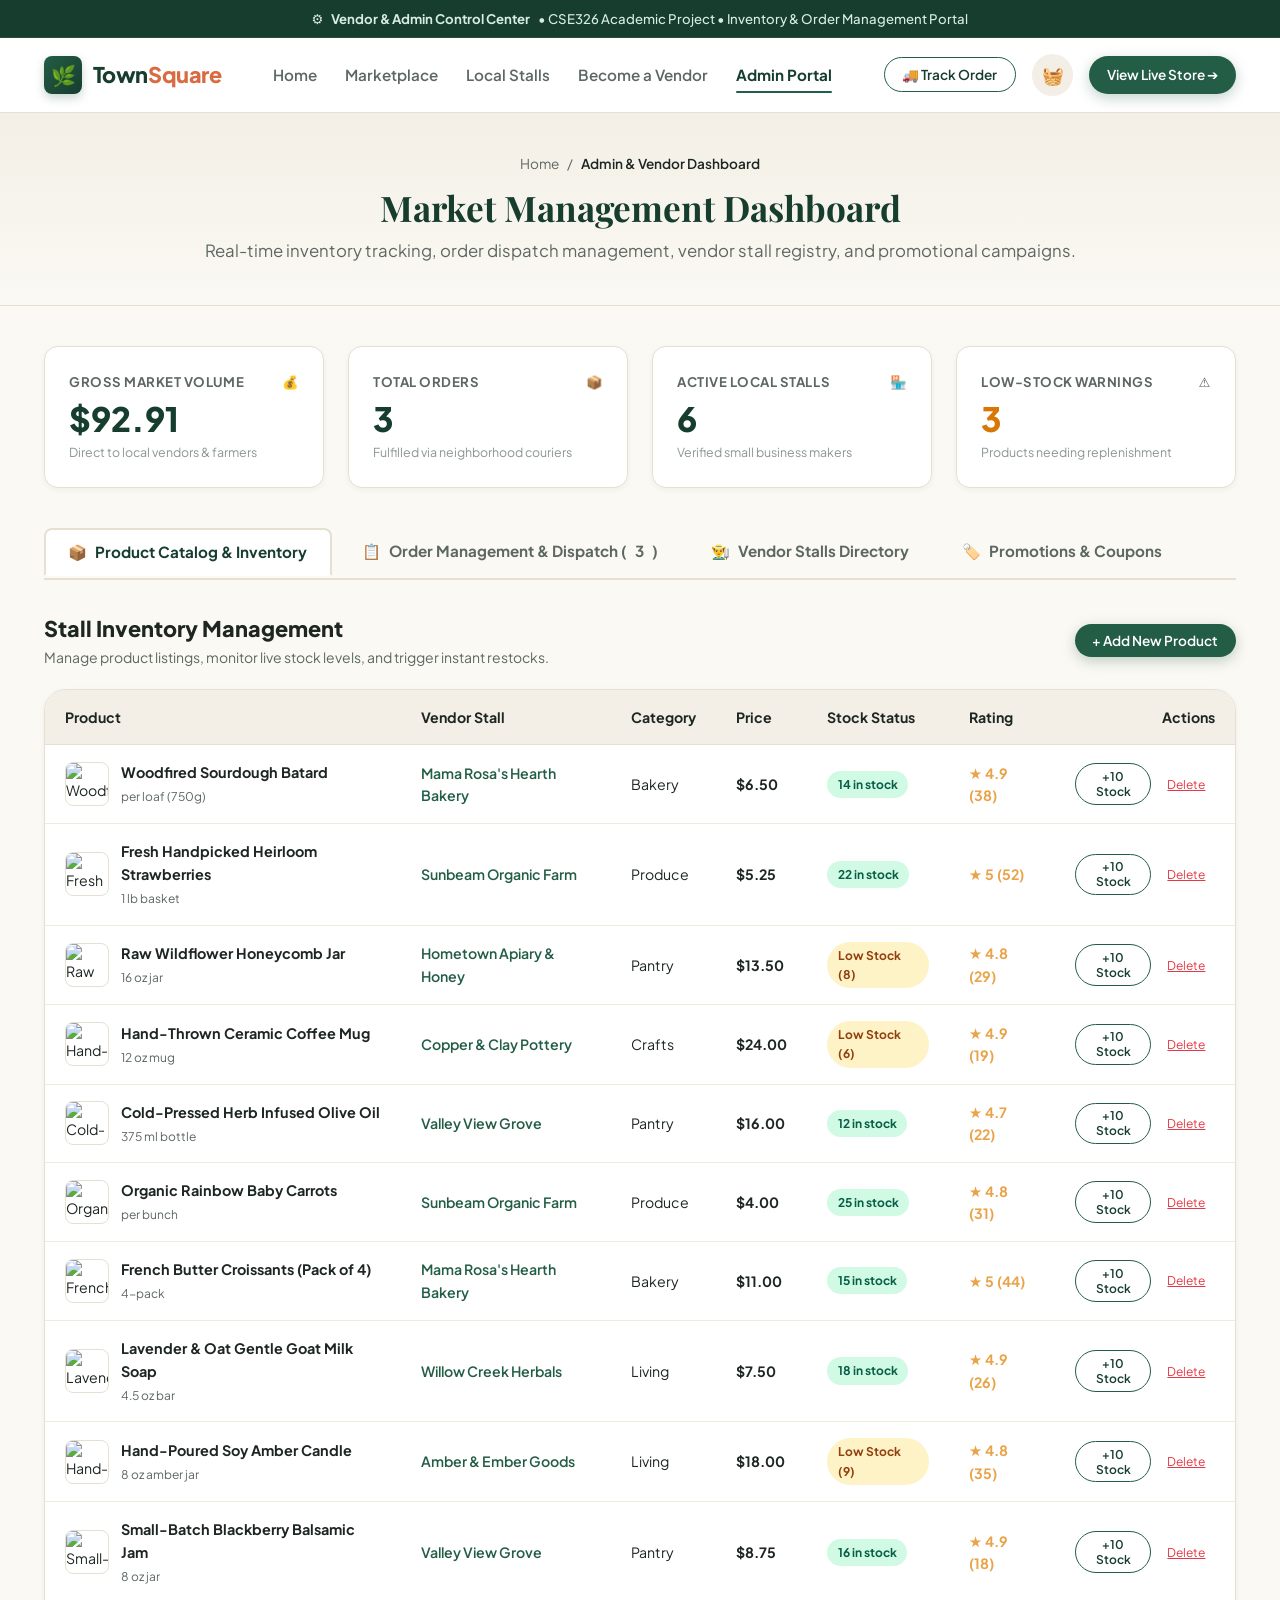
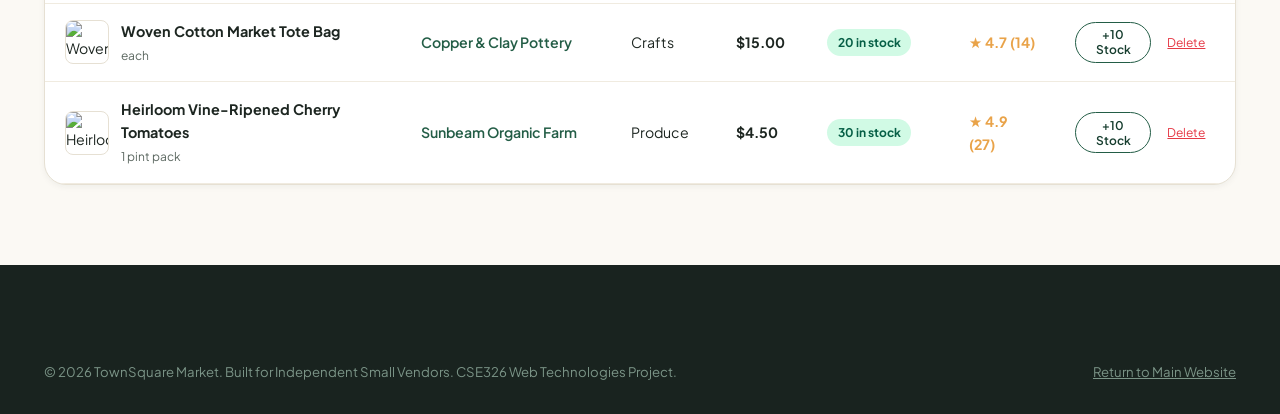
==== dashboard.html @ b6e3d91b "Initial commit: TownSquare Local Market web application for CSE326 CA1 assessment" ====
<!DOCTYPE html>
<html lang="en">
<head>
  <meta charset="UTF-8">
  <meta name="viewport" content="width=device-width, initial-scale=1.0">
  <title>Admin & Vendor Management Dashboard | TownSquare Market</title>
  <meta name="description" content="Centralized management portal for local market vendors and administrators: catalog management, inventory tracking, order dispatch, and stall approvals.">
  <link rel="stylesheet" href="css/style.css">
  <link rel="stylesheet" href="css/responsive.css">
  <link rel="icon" href="data:image/svg+xml,<svg xmlns=%22http://www.w3.org/2000/svg%22 viewBox=%220 0 100 100%22><text y=%22.9em%22 font-size=%2290%22>📊</text></svg>">
  <style>
    .dashboard-tabs {
      display: flex;
      gap: 0.5rem;
      border-bottom: 2px solid var(--border);
      margin-bottom: 2rem;
      overflow-x: auto;
      padding-bottom: 0.25rem;
    }
    .dashboard-tab-btn {
      padding: 0.75rem 1.4rem;
      font-weight: 700;
      font-size: 0.95rem;
      color: var(--text-muted);
      border-radius: var(--radius-sm) var(--radius-sm) 0 0;
      cursor: pointer;
      display: flex;
      align-items: center;
      gap: 0.5rem;
      transition: var(--transition-fast);
      white-space: nowrap;
    }
    .dashboard-tab-btn:hover {
      color: var(--primary);
      background-color: var(--primary-subtle);
    }
    .dashboard-tab-btn.active {
      color: var(--primary-dark);
      background-color: #ffffff;
      border: 2px solid var(--border);
      border-bottom-color: #ffffff;
      margin-bottom: -2px;
    }
    .kpi-grid {
      display: grid;
      grid-template-columns: repeat(auto-fit, minmax(220px, 1fr));
      gap: 1.5rem;
      margin-bottom: 2.5rem;
    }
    .kpi-card {
      background: #ffffff;
      border: 1px solid var(--border);
      border-radius: var(--radius-md);
      padding: 1.5rem;
      box-shadow: var(--shadow-sm);
      display: flex;
      flex-direction: column;
      transition: var(--transition-fast);
    }
    .kpi-card:hover {
      transform: translateY(-3px);
      box-shadow: var(--shadow-md);
      border-color: var(--primary-light);
    }
    .kpi-title {
      font-size: 0.825rem;
      font-weight: 700;
      color: var(--text-muted);
      text-transform: uppercase;
      letter-spacing: 0.04em;
      margin-bottom: 0.5rem;
      display: flex;
      align-items: center;
      justify-content: space-between;
    }
    .kpi-value {
      font-size: 2.1rem;
      font-weight: 800;
      color: var(--primary-dark);
      line-height: 1.1;
      margin-bottom: 0.35rem;
    }
    .kpi-subtext {
      font-size: 0.775rem;
      color: var(--text-light);
    }
    .data-table-wrap {
      background: #ffffff;
      border: 1px solid var(--border);
      border-radius: var(--radius-lg);
      overflow-x: auto;
      box-shadow: var(--shadow-sm);
    }
    .data-table {
      width: 100%;
      border-collapse: collapse;
      text-align: left;
      font-size: 0.885rem;
    }
    .data-table th {
      background: var(--bg-subtle);
      padding: 1rem 1.25rem;
      font-weight: 700;
      color: var(--text-main);
      border-bottom: 1px solid var(--border);
      white-space: nowrap;
    }
    .data-table td {
      padding: 1rem 1.25rem;
      border-bottom: 1px solid var(--border-light);
      vertical-align: middle;
    }
    .data-table tr:hover td {
      background: #faf9f6;
    }
    .status-badge {
      display: inline-flex;
      align-items: center;
      padding: 0.25rem 0.65rem;
      border-radius: var(--radius-full);
      font-size: 0.75rem;
      font-weight: 700;
    }
    .status-badge.confirmed { background: #e0f2fe; color: #0369a1; }
    .status-badge.preparing { background: #fef3c7; color: #92400e; }
    .status-badge.out-delivery { background: #fef08a; color: #854d0e; }
    .status-badge.delivered { background: #dcfce7; color: #15803d; }
    .status-badge.low-stock { background: #fee2e2; color: #991b1b; }
    .status-badge.ok-stock { background: #d1fae5; color: #065f46; }
  </style>
</head>
<body>

  <!-- Top Announcement Bar -->
  <div class="announcement-bar">
    <div class="container">
      <span>⚙️ <strong>Vendor & Admin Control Center</strong> • CSE326 Academic Project • Inventory & Order Management Portal</span>
    </div>
  </div>

  <!-- Header -->
  <header class="site-header">
    <div class="container">
      <div class="header-inner">
        <a href="index.html" class="logo">
          <div class="logo-icon">🌿</div>
          <div>Town<span class="highlight">Square</span></div>
        </a>

        <nav class="nav-menu">
          <a href="index.html" class="nav-link">Home</a>
          <a href="shop.html" class="nav-link">Marketplace</a>
          <a href="vendors.html" class="nav-link">Local Stalls</a>
          <a href="join-vendor.html" class="nav-link">Become a Vendor</a>
          <a href="dashboard.html" class="nav-link active">Admin Portal</a>
        </nav>

        <div class="header-actions">
          <button id="openTrackOrderBtn" class="btn btn-outline btn-sm">
            🚚 Track Order
          </button>

          <button id="openCartBtn" class="action-btn" aria-label="Open shopping basket">
            🧺
            <span class="action-badge header-cart-badge" style="display:none;">0</span>
          </button>

          <a href="shop.html" class="btn btn-primary btn-sm vendor-cta-btn">
            View Live Store ➔
          </a>

          <button class="mobile-nav-toggle" aria-label="Toggle navigation menu">
            ☰
          </button>
        </div>
      </div>
    </div>
  </header>

  <!-- Page Header -->
  <section class="page-header" style="padding: 2.5rem 0;">
    <div class="container">
      <div class="breadcrumb">
        <a href="index.html">Home</a>
        <span>/</span>
        <span style="color:var(--text-main); font-weight:600;">Admin & Vendor Dashboard</span>
      </div>
      <h1 class="section-title" style="margin-bottom: 0.5rem; font-size:2.2rem;">Market Management Dashboard</h1>
      <p class="section-desc">Real-time inventory tracking, order dispatch management, vendor stall registry, and promotional campaigns.</p>
    </div>
  </section>

  <!-- Main Dashboard Content -->
  <main class="container" style="padding-top: 2.5rem; padding-bottom: 5rem;">
    <!-- Top KPI Summary Cards -->
    <div class="kpi-grid">
      <div class="kpi-card">
        <div class="kpi-title">
          <span>Gross Market Volume</span>
          <span>💰</span>
        </div>
        <div class="kpi-value" id="kpiGrossRevenue">$0.00</div>
        <div class="kpi-subtext">Direct to local vendors & farmers</div>
      </div>

      <div class="kpi-card">
        <div class="kpi-title">
          <span>Total Orders</span>
          <span>📦</span>
        </div>
        <div class="kpi-value" id="kpiTotalOrders">0</div>
        <div class="kpi-subtext">Fulfilled via neighborhood couriers</div>
      </div>

      <div class="kpi-card">
        <div class="kpi-title">
          <span>Active Local Stalls</span>
          <span>🏪</span>
        </div>
        <div class="kpi-value" id="kpiActiveVendors">0</div>
        <div class="kpi-subtext">Verified small business makers</div>
      </div>

      <div class="kpi-card">
        <div class="kpi-title">
          <span>Low-Stock Warnings</span>
          <span>⚠️</span>
        </div>
        <div class="kpi-value" id="kpiLowStock" style="color: #d97706;">0</div>
        <div class="kpi-subtext">Products needing replenishment</div>
      </div>
    </div>

    <!-- Dashboard Tabs Navigation -->
    <div class="dashboard-tabs">
      <button class="dashboard-tab-btn active" data-tab="tabInventory">
        <span>📦</span> Product Catalog & Inventory
      </button>
      <button class="dashboard-tab-btn" data-tab="tabOrders">
        <span>📋</span> Order Management & Dispatch (<span id="tabOrderCount">0</span>)
      </button>
      <button class="dashboard-tab-btn" data-tab="tabVendors">
        <span>👨‍🌾</span> Vendor Stalls Directory
      </button>
      <button class="dashboard-tab-btn" data-tab="tabPromos">
        <span>🏷️</span> Promotions & Coupons
      </button>
    </div>

    <!-- TAB 1: Product Catalog & Inventory -->
    <div id="tabInventory" class="dashboard-tab-content">
      <div style="display:flex; justify-content:space-between; align-items:center; margin-bottom:1.25rem; flex-wrap:wrap; gap:1rem;">
        <div>
          <h2 style="font-size:1.35rem; font-weight:800; color:var(--text-main);">Stall Inventory Management</h2>
          <p style="font-size:0.875rem; color:var(--text-muted);">Manage product listings, monitor live stock levels, and trigger instant restocks.</p>
        </div>
        <button id="openAddProductModalBtn" class="btn btn-primary btn-sm">
          + Add New Product
        </button>
      </div>

      <div class="data-table-wrap">
        <table class="data-table">
          <thead>
            <tr>
              <th>Product</th>
              <th>Vendor Stall</th>
              <th>Category</th>
              <th>Price</th>
              <th>Stock Status</th>
              <th>Rating</th>
              <th style="text-align:right;">Actions</th>
            </tr>
          </thead>
          <tbody id="inventoryTableBody">
            <!-- Rendered by dashboard.js -->
          </tbody>
        </table>
      </div>
    </div>

    <!-- TAB 2: Order Management & Dispatch -->
    <div id="tabOrders" class="dashboard-tab-content" style="display: none;">
      <div style="display:flex; justify-content:space-between; align-items:center; margin-bottom:1.25rem; flex-wrap:wrap; gap:1rem;">
        <div>
          <h2 style="font-size:1.35rem; font-weight:800; color:var(--text-main);">Live Customer Orders</h2>
          <p style="font-size:0.875rem; color:var(--text-muted);">Track customer deliveries, update order fulfillment stages, and monitor payments.</p>
        </div>
      </div>

      <div class="data-table-wrap">
        <table class="data-table">
          <thead>
            <tr>
              <th>Order ID</th>
              <th>Customer</th>
              <th>Items & Qty</th>
              <th>Total Paid</th>
              <th>Payment Method</th>
              <th>Fulfillment Status</th>
              <th>Courier</th>
              <th style="text-align:right;">Update Status</th>
            </tr>
          </thead>
          <tbody id="ordersTableBody">
            <!-- Rendered by dashboard.js -->
          </tbody>
        </table>
      </div>
    </div>

    <!-- TAB 3: Vendors Directory -->
    <div id="tabVendors" class="dashboard-tab-content" style="display: none;">
      <div style="margin-bottom:1.25rem;">
        <h2 style="font-size:1.35rem; font-weight:800; color:var(--text-main);">Registered Local Stalls</h2>
        <p style="font-size:0.875rem; color:var(--text-muted);">All verified producers, bakers, and artisans currently active on TownSquare.</p>
      </div>

      <div class="data-table-wrap">
        <table class="data-table">
          <thead>
            <tr>
              <th>Stall Name</th>
              <th>Category</th>
              <th>Location</th>
              <th>Orders Fulfilled</th>
              <th>Community Rating</th>
              <th>Status</th>
            </tr>
          </thead>
          <tbody id="vendorsTableBody">
            <!-- Rendered by dashboard.js -->
          </tbody>
        </table>
      </div>
    </div>

    <!-- TAB 4: Promotions & Coupons -->
    <div id="tabPromos" class="dashboard-tab-content" style="display: none;">
      <div style="margin-bottom:1.5rem;">
        <h2 style="font-size:1.35rem; font-weight:800; color:var(--text-main);">Active Promotional Discounts</h2>
        <p style="font-size:0.875rem; color:var(--text-muted);">Current promotional discount codes automatically verified at checkout.</p>
      </div>

      <div style="display:grid; grid-template-columns:repeat(auto-fit, minmax(280px, 1fr)); gap:1.5rem;">
        <div style="background:#fff; border:1px solid var(--border); border-radius:var(--radius-md); padding:1.5rem;">
          <span class="badge badge-best" style="margin-bottom:0.75rem;">10% Off</span>
          <h3 style="font-size:1.25rem; font-weight:800; color:var(--primary-dark); margin-bottom:0.25rem;">LOCALLOVE10</h3>
          <p style="font-size:0.875rem; color:var(--text-muted); margin-bottom:1rem;">Gives 10% discount on entire neighborhood cart subtotal.</p>
          <span style="font-size:0.75rem; color:var(--primary); font-weight:700;">Status: Active & Valid</span>
        </div>

        <div style="background:#fff; border:1px solid var(--border); border-radius:var(--radius-md); padding:1.5rem;">
          <span class="badge badge-organic" style="margin-bottom:0.75rem;">Free Delivery</span>
          <h3 style="font-size:1.25rem; font-weight:800; color:var(--primary-dark); margin-bottom:0.25rem;">FREESHIP</h3>
          <p style="font-size:0.875rem; color:var(--text-muted); margin-bottom:1rem;">Waives $3.99 neighborhood courier fee on any size order.</p>
          <span style="font-size:0.75rem; color:var(--primary); font-weight:700;">Status: Active & Valid</span>
        </div>

        <div style="background:#fff; border:1px solid var(--border); border-radius:var(--radius-md); padding:1.5rem;">
          <span class="badge badge-artisan" style="margin-bottom:0.75rem;">$5 Welcome Gift</span>
          <h3 style="font-size:1.25rem; font-weight:800; color:var(--primary-dark); margin-bottom:0.25rem;">WELCOME20</h3>
          <p style="font-size:0.875rem; color:var(--text-muted); margin-bottom:1rem;">Deducts flat $5.00 off for first-time neighborhood customers.</p>
          <span style="font-size:0.75rem; color:var(--primary); font-weight:700;">Status: Active & Valid</span>
        </div>
      </div>
    </div>
  </main>

  <!-- Add Product Modal -->
  <div class="modal-overlay" id="addProductModal">
    <div class="modal-content" style="max-width: 600px;">
      <button class="modal-close-btn" id="closeAddProductModalBtn">✕</button>
      <div style="padding: 2.25rem;">
        <h2 style="font-size: 1.5rem; font-weight: 800; color: var(--primary-dark); margin-bottom: 0.25rem;">
          Add New Product to Stall Catalog
        </h2>
        <p style="font-size: 0.875rem; color: var(--text-muted); margin-bottom: 1.5rem;">
          The item will immediately be listed in the live marketplace with inventory tracking.
        </p>

        <form id="addProductForm">
          <div class="form-group">
            <label class="form-label">Product Title <span class="req">*</span></label>
            <input type="text" id="newProdTitle" class="form-input" placeholder="e.g. Organic Honeycrisp Apples" required>
          </div>

          <div class="form-grid-2">
            <div class="form-group">
              <label class="form-label">Vendor Stall <span class="req">*</span></label>
              <select id="newProdVendor" class="form-select" required>
                <!-- Populated dynamically -->
              </select>
            </div>

            <div class="form-group">
              <label class="form-label">Category <span class="req">*</span></label>
              <select id="newProdCategory" class="form-select" required>
                <option value="produce">Organic Produce</option>
                <option value="bakery">Artisan Bakery</option>
                <option value="pantry">Pantry & Preserves</option>
                <option value="crafts">Handmade Crafts</option>
                <option value="living">Home & Wellness</option>
              </select>
            </div>
          </div>

          <div class="form-grid-2">
            <div class="form-group">
              <label class="form-label">Unit Price ($) <span class="req">*</span></label>
              <input type="number" id="newProdPrice" class="form-input" step="0.25" min="1" placeholder="6.50" required>
            </div>

            <div class="form-group">
              <label class="form-label">Initial Inventory Stock <span class="req">*</span></label>
              <input type="number" id="newProdStock" class="form-input" min="1" placeholder="20" required>
            </div>
          </div>

          <div class="form-grid-2">
            <div class="form-group">
              <label class="form-label">Unit Packaging</label>
              <input type="text" id="newProdUnit" class="form-input" placeholder="e.g. 1 lb basket / per jar" required>
            </div>

            <div class="form-group">
              <label class="form-label">Badge</label>
              <select id="newProdBadge" class="form-select">
                <option value="organic">100% Organic</option>
                <option value="artisan">Artisan Made</option>
                <option value="best">Best Seller</option>
                <option value="vegan">Vegan / Eco</option>
              </select>
            </div>
          </div>

          <div class="form-group">
            <label class="form-label">Image URL</label>
            <input type="url" id="newProdImage" class="form-input" placeholder="https://images.unsplash.com/..." value="https://images.unsplash.com/photo-1542838132-92c53300491e?auto=format&fit=crop&w=700&q=80">
          </div>

          <div class="form-group">
            <label class="form-label">Short Description</label>
            <textarea id="newProdDesc" class="form-textarea" placeholder="Describe the taste, ingredients, or craftsmanship..." style="min-height: 80px;" required></textarea>
          </div>

          <button type="submit" class="btn btn-primary btn-lg" style="width: 100%; margin-top: 1rem;">
            Save & Publish to Marketplace ➔
          </button>
        </form>
      </div>
    </div>
  </div>

  <!-- Slide-Out Shopping Basket Drawer -->
  <div class="cart-drawer-overlay" id="cartDrawerOverlay">
    <div class="cart-drawer">
      <div class="cart-header">
        <h3 class="cart-title"><span>🧺</span> Your Market Basket</h3>
        <button class="cart-close-btn" id="closeCartBtn">✕</button>
      </div>
      <div class="cart-items-container" id="cartItemsContainer"></div>
      <div class="cart-footer">
        <div class="cart-subtotal-row"><span>Items Subtotal:</span><strong id="cartSubtotal">$0.00</strong></div>
        <div class="cart-subtotal-row" id="cartDiscountRow" style="display:none; color:var(--accent);"><span>Discount:</span><strong id="cartDiscount">-$0.00</strong></div>
        <div class="cart-subtotal-row"><span>Delivery:</span><span id="cartDelivery">$0.00</span></div>
        <div class="cart-total-row"><span>Estimated Total:</span><span id="cartTotal">$0.00</span></div>
        <button id="cartCheckoutBtn" class="btn btn-primary btn-checkout">Proceed to Checkout ➔</button>
      </div>
    </div>
  </div>

  <!-- Digital Payment & Checkout Modal -->
  <div class="modal-overlay" id="checkoutModal">
    <div class="modal-content" style="max-width: 540px;">
      <button class="modal-close-btn" id="checkoutModalCloseBtn">✕</button>
      <div style="padding: 2.25rem;">
        <h2 style="font-size: 1.45rem; font-weight: 800; color: var(--primary-dark); margin-bottom: 0.25rem;">
          Complete Neighborhood Order
        </h2>
        <p style="font-size: 0.85rem; color: var(--text-muted); margin-bottom: 1.25rem;">
          Secure local checkout. Supporting independent family vendors.
        </p>

        <form id="checkoutForm">
          <div class="form-group">
            <label class="form-label">Your Full Name <span class="req">*</span></label>
            <input type="text" id="checkoutName" class="form-input" placeholder="e.g. Adarsh Singh" required>
          </div>
          <div class="form-group">
            <label class="form-label">Phone Number for Courier <span class="req">*</span></label>
            <input type="tel" id="checkoutPhone" class="form-input" placeholder="+91 98765 43210" required>
          </div>
          <div class="form-group">
            <label class="form-label">Local Delivery Address <span class="req">*</span></label>
            <textarea id="checkoutAddress" class="form-textarea" placeholder="Flat No., Building, Street Name, Landmark" style="min-height:75px;" required></textarea>
          </div>

          <div class="form-group">
            <label class="form-label">Select Digital Payment Method <span class="req">*</span></label>
            <div style="display:flex; flex-direction:column; gap:0.5rem; margin-top:0.35rem;">
              <label class="filter-checkbox-label" style="background:var(--bg-subtle); padding:0.6rem 0.85rem; border-radius:var(--radius-sm);">
                <input type="radio" name="paymentMethod" value="UPI / QR Code" checked>
                <span>📱 <strong>Instant UPI / QR Code</strong> (Google Pay, PhonePe, Paytm)</span>
              </label>
              <label class="filter-checkbox-label" style="background:var(--bg-subtle); padding:0.6rem 0.85rem; border-radius:var(--radius-sm);">
                <input type="radio" name="paymentMethod" value="Credit/Debit Card">
                <span>💳 <strong>Credit or Debit Card</strong> (Visa, Mastercard, RuPay)</span>
              </label>
              <label class="filter-checkbox-label" style="background:var(--bg-subtle); padding:0.6rem 0.85rem; border-radius:var(--radius-sm);">
                <input type="radio" name="paymentMethod" value="Cash on Delivery">
                <span>💵 <strong>Cash on Delivery (COD)</strong> upon bike courier arrival</span>
              </label>
            </div>
          </div>

          <div style="background:var(--bg-body); border:1px dashed var(--border); border-radius:var(--radius-md); padding:1rem; margin:1.25rem 0; font-size:0.875rem;">
            <div style="display:flex; justify-content:space-between; margin-bottom:0.3rem;"><span>Subtotal:</span><strong id="checkoutSummarySubtotal">$0.00</strong></div>
            <div style="display:flex; justify-content:space-between; margin-bottom:0.3rem; color:var(--accent);"><span>Discount:</span><strong id="checkoutSummaryDiscount">-$0.00</strong></div>
            <div style="display:flex; justify-content:space-between; margin-bottom:0.3rem;"><span>Delivery:</span><strong id="checkoutSummaryDelivery">$0.00</strong></div>
            <div style="display:flex; justify-content:space-between; font-size:1.1rem; font-weight:800; color:var(--primary-dark); padding-top:0.4rem; border-top:1px solid var(--border);">
              <span>Final Total:</span><span id="checkoutSummaryTotal">$0.00</span>
            </div>
          </div>

          <button type="submit" class="btn btn-primary btn-lg" style="width: 100%;">
            Place Order & Dispatch Courier ➔
          </button>
        </form>
      </div>
    </div>
  </div>

  <!-- Order Tracking Modal -->
  <div class="modal-overlay" id="orderTrackingModal">
    <div class="modal-content" style="max-width: 580px;">
      <button class="modal-close-btn" id="trackModalCloseBtn">✕</button>
      <div style="padding: 2.25rem;">
        <span class="badge badge-organic" style="margin-bottom:0.5rem;">Live Courier Tracking</span>
        <h2 style="font-size: 1.5rem; font-weight: 800; color: var(--primary-dark); margin-bottom: 0.25rem;">
          Order Status: <span id="trackOrderId">TS-1081</span>
        </h2>
        <p style="font-size: 0.85rem; color: var(--text-muted); margin-bottom: 1.5rem;">
          Placed on <span id="trackOrderDate">Nov 4, 2026</span> • Estimated Arrival: <strong id="trackEta" style="color:var(--primary);">Within 25 mins</strong>
        </p>

        <!-- Visual Progress Bar -->
        <div style="display:flex; justify-content:space-between; position:relative; margin-bottom:2rem; padding:0 0.5rem;">
          <div style="position:absolute; top:14px; left:20px; right:20px; height:4px; background:var(--border); z-index:1;"></div>
          <div class="track-step completed" style="display:flex; flex-direction:column; align-items:center; position:relative; z-index:2; gap:0.3rem;">
            <div style="width:30px; height:30px; border-radius:50%; background:var(--primary); color:#fff; display:flex; align-items:center; justify-content:center; font-size:0.8rem; font-weight:700;">✓</div>
            <span style="font-size:0.75rem; font-weight:700; color:var(--primary-dark);">Placed</span>
          </div>
          <div class="track-step completed" style="display:flex; flex-direction:column; align-items:center; position:relative; z-index:2; gap:0.3rem;">
            <div style="width:30px; height:30px; border-radius:50%; background:var(--primary); color:#fff; display:flex; align-items:center; justify-content:center; font-size:0.8rem; font-weight:700;">✓</div>
            <span style="font-size:0.75rem; font-weight:700; color:var(--primary-dark);">Preparing</span>
          </div>
          <div class="track-step completed" style="display:flex; flex-direction:column; align-items:center; position:relative; z-index:2; gap:0.3rem;">
            <div style="width:30px; height:30px; border-radius:50%; background:var(--accent); color:#fff; display:flex; align-items:center; justify-content:center; font-size:0.8rem; font-weight:700;">🚲</div>
            <span style="font-size:0.75rem; font-weight:700; color:var(--accent);">On the Way</span>
          </div>
          <div class="track-step" style="display:flex; flex-direction:column; align-items:center; position:relative; z-index:2; gap:0.3rem;">
            <div style="width:30px; height:30px; border-radius:50%; background:#e5e7eb; color:#6b7280; display:flex; align-items:center; justify-content:center; font-size:0.8rem; font-weight:700;">4</div>
            <span style="font-size:0.75rem; font-weight:700; color:#6b7280;">Delivered</span>
          </div>
        </div>

        <div style="background:var(--bg-subtle); border-radius:var(--radius-md); padding:1.25rem; font-size:0.875rem; display:flex; flex-direction:column; gap:0.6rem; margin-bottom:1.5rem;">
          <div><strong>Recipient: </strong><span id="trackCustomer">Aarav Sharma</span></div>
          <div><strong>Delivery Address: </strong><span id="trackAddress">Green Valley Apt, West End</span></div>
          <div><strong>Courier Partner: </strong><span id="trackCourier">Vikram (Eco Bike #12)</span></div>
          <div><strong>Total Order Bill: </strong><span id="trackTotal">$16.42</span></div>
        </div>

        <div style="display:flex; gap:0.5rem;">
          <input type="text" id="trackOrderSearchInput" placeholder="Enter other Order ID (e.g. TS-1080)" class="form-input" style="flex-grow:1; font-size:0.85rem;">
          <button id="trackLookupBtn" class="btn btn-primary btn-sm">Lookup 🔍</button>
        </div>
      </div>
    </div>
  </div>

  <!-- Toast Notification Anchor -->
  <div class="toast-container"></div>

  <!-- Site Footer -->
  <footer class="site-footer">
    <div class="container">
      <div class="footer-bottom" style="border:none; padding:1.5rem 0 0;">
        <p>© 2026 TownSquare Market. Built for Independent Small Vendors. CSE326 Web Technologies Project.</p>
        <p><a href="index.html" style="text-decoration:underline;">Return to Main Website</a></p>
      </div>
    </div>
  </footer>

  <!-- Scripts -->
  <script src="js/main.js"></script>
  <script src="js/dashboard.js"></script>
</body>
</html>
---- css/style.css ----
/* ==========================================================================
   TownSquare Local Market - Main Stylesheet
   Theme: Warm Artisan & Fresh Farm Market
   Features: CSS Custom Properties, Transitions, Responsive Grid & Flexbox
   ========================================================================== */

@import url('https://fonts.googleapis.com/css2?family=Plus+Jakarta+Sans:wght@300;400;500;600;700;800&family=Playfair+Display:ital,wght@0,600;0,700;1,500&display=swap');

:root {
  /* Color Palette */
  --primary: #235d46;
  --primary-dark: #163d2e;
  --primary-light: #3d8a6b;
  --primary-subtle: #e8f5ee;
  
  --accent: #d96b43;
  --accent-hover: #be5630;
  --accent-subtle: #fcf1ec;
  
  --secondary: #e9a349;
  --secondary-light: #fef6eb;
  
  --bg-body: #fbf9f4;
  --bg-surface: #ffffff;
  --bg-card: #ffffff;
  --bg-subtle: #f3efe6;
  --bg-dark: #19231f;

  --text-main: #1d2621;
  --text-muted: #5c6861;
  --text-light: #8a968f;
  --text-inverse: #ffffff;

  --border: #e6e0d3;
  --border-light: #f0ebe0;
  --border-dark: #cfc7b6;

  /* Shadows */
  --shadow-sm: 0 2px 6px rgba(25, 35, 31, 0.05);
  --shadow-md: 0 6px 18px rgba(25, 35, 31, 0.08);
  --shadow-lg: 0 14px 32px rgba(25, 35, 31, 0.1);
  --shadow-hover: 0 16px 36px rgba(35, 93, 70, 0.14);

  /* Border Radii */
  --radius-xs: 4px;
  --radius-sm: 8px;
  --radius-md: 14px;
  --radius-lg: 22px;
  --radius-full: 9999px;

  /* Transitions */
  --transition-fast: all 0.2s cubic-bezier(0.4, 0, 0.2, 1);
  --transition-normal: all 0.3s cubic-bezier(0.16, 1, 0.3, 1);
  --transition-smooth: all 0.45s cubic-bezier(0.25, 0.8, 0.25, 1);
  --transition-bounce: all 0.4s cubic-bezier(0.34, 1.56, 0.64, 1);

  /* Typography */
  --font-sans: 'Plus Jakarta Sans', system-ui, -apple-system, sans-serif;
  --font-serif: 'Playfair Display', Georgia, serif;
}

/* ==========================================================================
   Base & Reset
   ========================================================================== */

*, *::before, *::after {
  box-sizing: border-box;
  margin: 0;
  padding: 0;
}

html {
  font-size: 16px;
  scroll-behavior: smooth;
}

body {
  font-family: var(--font-sans);
  background-color: var(--bg-body);
  color: var(--text-main);
  line-height: 1.6;
  -webkit-font-smoothing: antialiased;
  -moz-osx-font-smoothing: grayscale;
  overflow-x: hidden;
  min-height: 100vh;
  display: flex;
  flex-direction: column;
}

img {
  max-width: 100%;
  height: auto;
  display: block;
}

a {
  color: inherit;
  text-decoration: none;
  transition: var(--transition-fast);
}

ul, ol {
  list-style: none;
}

button, input, select, textarea {
  font-family: inherit;
  font-size: inherit;
  color: inherit;
  outline: none;
  border: none;
}

button {
  cursor: pointer;
  background: none;
}

/* Container */
.container {
  width: 100%;
  max-width: 1240px;
  margin: 0 auto;
  padding: 0 1.5rem;
}

.container-sm {
  width: 100%;
  max-width: 860px;
  margin: 0 auto;
  padding: 0 1.5rem;
}

/* ==========================================================================
   Top Announcement Bar
   ========================================================================== */

.announcement-bar {
  background-color: var(--primary-dark);
  color: #d7ede1;
  font-size: 0.825rem;
  padding: 0.5rem 1rem;
  text-align: center;
  font-weight: 500;
  position: relative;
  z-index: 50;
  border-bottom: 1px solid rgba(255, 255, 255, 0.08);
}

.announcement-bar .highlight {
  color: var(--secondary);
  font-weight: 700;
}

.announcement-bar span {
  display: inline-flex;
  align-items: center;
  gap: 0.5rem;
}

/* ==========================================================================
   Header & Navigation
   ========================================================================== */

.site-header {
  position: sticky;
  top: 0;
  z-index: 100;
  background-color: rgba(255, 255, 255, 0.94);
  backdrop-filter: blur(12px);
  -webkit-backdrop-filter: blur(12px);
  border-bottom: 1px solid var(--border);
  transition: var(--transition-normal);
}

.site-header.scrolled {
  box-shadow: var(--shadow-md);
  background-color: rgba(255, 255, 255, 0.98);
}

.header-inner {
  display: flex;
  align-items: center;
  justify-content: space-between;
  height: 4.6rem;
  gap: 1.5rem;
}

/* Logo */
.logo {
  display: flex;
  align-items: center;
  gap: 0.65rem;
  font-weight: 800;
  font-size: 1.35rem;
  color: var(--primary-dark);
  letter-spacing: -0.02em;
}

.logo-icon {
  width: 2.4rem;
  height: 2.4rem;
  background: linear-gradient(135deg, var(--primary) 0%, var(--primary-dark) 100%);
  color: #fff;
  border-radius: var(--radius-sm);
  display: flex;
  align-items: center;
  justify-content: center;
  font-size: 1.25rem;
  box-shadow: 0 4px 10px rgba(35, 93, 70, 0.25);
  transition: var(--transition-bounce);
}

.logo:hover .logo-icon {
  transform: rotate(-8deg) scale(1.08);
}

.logo span.highlight {
  color: var(--accent);
}

/* Nav Menu */
.nav-menu {
  display: flex;
  align-items: center;
  gap: 1.75rem;
}

.nav-link {
  font-weight: 600;
  font-size: 0.95rem;
  color: var(--text-muted);
  position: relative;
  padding: 0.35rem 0;
  transition: var(--transition-fast);
}

.nav-link::after {
  content: '';
  position: absolute;
  bottom: 0;
  left: 0;
  width: 0%;
  height: 2px;
  background-color: var(--primary);
  border-radius: 2px;
  transition: width 0.3s cubic-bezier(0.16, 1, 0.3, 1);
}

.nav-link:hover,
.nav-link.active {
  color: var(--primary-dark);
}

.nav-link:hover::after,
.nav-link.active::after {
  width: 100%;
}

.nav-link.active {
  font-weight: 700;
}

/* Header Actions */
.header-actions {
  display: flex;
  align-items: center;
  gap: 1rem;
}

.header-search {
  position: relative;
  display: none; /* revealed on lg */
}

@media (min-width: 992px) {
  .header-search {
    display: block;
    width: 230px;
  }
}

.header-search input {
  width: 100%;
  padding: 0.55rem 1rem 0.55rem 2.25rem;
  background-color: var(--bg-subtle);
  border: 1px solid transparent;
  border-radius: var(--radius-full);
  font-size: 0.875rem;
  transition: var(--transition-fast);
}

.header-search input:focus {
  background-color: #fff;
  border-color: var(--primary-light);
  box-shadow: 0 0 0 3px rgba(61, 138, 107, 0.15);
  width: 270px;
}

.header-search .search-icon {
  position: absolute;
  left: 0.8rem;
  top: 50%;
  transform: translateY(-50%);
  color: var(--text-light);
  pointer-events: none;
  font-size: 0.9rem;
}

/* Icon Buttons */
.action-btn {
  width: 2.6rem;
  height: 2.6rem;
  border-radius: var(--radius-full);
  background: var(--bg-subtle);
  color: var(--text-main);
  display: flex;
  align-items: center;
  justify-content: center;
  position: relative;
  transition: var(--transition-bounce);
  font-size: 1.1rem;
}

.action-btn:hover {
  background-color: var(--primary-subtle);
  color: var(--primary);
  transform: translateY(-2px);
}

.action-badge {
  position: absolute;
  top: -3px;
  right: -3px;
  background-color: var(--accent);
  color: #fff;
  font-size: 0.7rem;
  font-weight: 700;
  min-width: 1.25rem;
  height: 1.25rem;
  border-radius: var(--radius-full);
  display: flex;
  align-items: center;
  justify-content: center;
  padding: 0 0.25rem;
  box-shadow: 0 2px 5px rgba(217, 107, 67, 0.4);
  transition: transform 0.2s cubic-bezier(0.34, 1.56, 0.64, 1);
}

.cart-bounce {
  animation: badgePop 0.35s ease-out;
}

@keyframes badgePop {
  0% { transform: scale(0.6); }
  50% { transform: scale(1.35); }
  100% { transform: scale(1); }
}

.vendor-cta-btn {
  display: none;
}

@media (min-width: 768px) {
  .vendor-cta-btn {
    display: inline-flex;
  }
}

/* Mobile Toggle */
.mobile-nav-toggle {
  display: none;
  width: 2.6rem;
  height: 2.6rem;
  border-radius: var(--radius-sm);
  background: var(--bg-subtle);
  color: var(--text-main);
  align-items: center;
  justify-content: center;
  font-size: 1.25rem;
  cursor: pointer;
  transition: var(--transition-fast);
}

@media (max-width: 900px) {
  .mobile-nav-toggle {
    display: flex;
  }
  .nav-menu {
    position: fixed;
    top: 4.6rem;
    left: 0;
    width: 100%;
    background: #ffffff;
    flex-direction: column;
    padding: 1.75rem 2rem;
    gap: 1.25rem;
    box-shadow: var(--shadow-lg);
    border-bottom: 1px solid var(--border);
    transform: translateY(-110%);
    opacity: 0;
    pointer-events: none;
    transition: var(--transition-normal);
    z-index: 99;
  }
  .nav-menu.open {
    transform: translateY(0);
    opacity: 1;
    pointer-events: auto;
  }
}

/* ==========================================================================
   Buttons & UI Elements
   ========================================================================== */

.btn {
  display: inline-flex;
  align-items: center;
  justify-content: center;
  gap: 0.5rem;
  padding: 0.75rem 1.6rem;
  font-weight: 600;
  font-size: 0.95rem;
  border-radius: var(--radius-full);
  transition: var(--transition-bounce);
  text-align: center;
  position: relative;
  overflow: hidden;
}

.btn-primary {
  background-color: var(--primary);
  color: #ffffff;
  box-shadow: 0 4px 14px rgba(35, 93, 70, 0.28);
}

.btn-primary:hover {
  background-color: var(--primary-dark);
  transform: translateY(-2px);
  box-shadow: 0 8px 20px rgba(35, 93, 70, 0.35);
  color: #fff;
}

.btn-accent {
  background-color: var(--accent);
  color: #ffffff;
  box-shadow: 0 4px 14px rgba(217, 107, 67, 0.3);
}

.btn-accent:hover {
  background-color: var(--accent-hover);
  transform: translateY(-2px);
  box-shadow: 0 8px 20px rgba(217, 107, 67, 0.4);
  color: #fff;
}

.btn-outline {
  background-color: transparent;
  color: var(--primary-dark);
  border: 1.5px solid var(--primary);
}

.btn-outline:hover {
  background-color: var(--primary-subtle);
  border-color: var(--primary);
  transform: translateY(-2px);
}

.btn-sm {
  padding: 0.5rem 1.1rem;
  font-size: 0.85rem;
}

.btn-lg {
  padding: 0.95rem 2.2rem;
  font-size: 1.05rem;
}

.btn:active {
  transform: translateY(0) scale(0.98);
}

/* Section Header Typography */
.section-header {
  text-align: center;
  max-width: 680px;
  margin: 0 auto 3rem;
}

.section-tag {
  display: inline-flex;
  align-items: center;
  gap: 0.4rem;
  background-color: var(--primary-subtle);
  color: var(--primary);
  font-size: 0.8rem;
  font-weight: 700;
  letter-spacing: 0.05em;
  text-transform: uppercase;
  padding: 0.3rem 0.85rem;
  border-radius: var(--radius-full);
  margin-bottom: 0.85rem;
  transition: var(--transition-fast);
}

.section-title {
  font-family: var(--font-serif);
  font-size: 2.35rem;
  color: var(--primary-dark);
  line-height: 1.25;
  margin-bottom: 1rem;
}

.section-desc {
  color: var(--text-muted);
  font-size: 1.05rem;
}

/* Badges */
.badge {
  display: inline-flex;
  align-items: center;
  gap: 0.25rem;
  font-size: 0.725rem;
  font-weight: 700;
  padding: 0.25rem 0.65rem;
  border-radius: var(--radius-full);
  text-transform: uppercase;
  letter-spacing: 0.03em;
}

.badge-organic {
  background-color: #d1fae5;
  color: #065f46;
}

.badge-artisan {
  background-color: #fef3c7;
  color: #92400e;
}

.badge-vegan {
  background-color: #e0e7ff;
  color: #3730a3;
}

.badge-best {
  background-color: #fee2e2;
  color: #991b1b;
}

.badge-verified {
  background-color: #e8f5ee;
  color: var(--primary);
}

/* ==========================================================================
   Hero Section
   ========================================================================== */

.hero-section {
  position: relative;
  padding: 4rem 0 5rem;
  background: radial-gradient(circle at top right, rgba(232, 245, 238, 0.75) 0%, rgba(251, 249, 244, 0.95) 70%);
  overflow: hidden;
}

.hero-grid {
  display: grid;
  grid-template-columns: 1.15fr 0.85fr;
  align-items: center;
  gap: 3.5rem;
}

.hero-content {
  position: relative;
  z-index: 2;
}

.hero-pill {
  display: inline-flex;
  align-items: center;
  gap: 0.5rem;
  background-color: #ffffff;
  padding: 0.4rem 1rem;
  border-radius: var(--radius-full);
  box-shadow: var(--shadow-sm);
  border: 1px solid var(--border);
  font-size: 0.85rem;
  font-weight: 600;
  color: var(--text-muted);
  margin-bottom: 1.5rem;
  animation: fadeInDown 0.6s ease-out;
}

.hero-pill .dot {
  width: 8px;
  height: 8px;
  background-color: var(--accent);
  border-radius: 50%;
  animation: pulseDot 2s infinite;
}

@keyframes pulseDot {
  0% { transform: scale(0.95); opacity: 0.7; }
  50% { transform: scale(1.3); opacity: 1; }
  100% { transform: scale(0.95); opacity: 0.7; }
}

.hero-title {
  font-family: var(--font-serif);
  font-size: 3.4rem;
  line-height: 1.15;
  color: var(--primary-dark);
  margin-bottom: 1.5rem;
  letter-spacing: -0.01em;
}

.hero-title .highlight-text {
  color: var(--accent);
  font-style: italic;
  position: relative;
  display: inline-block;
}

.hero-subtitle {
  font-size: 1.15rem;
  color: var(--text-muted);
  line-height: 1.7;
  margin-bottom: 2.25rem;
  max-width: 540px;
}

.hero-cta-group {
  display: flex;
  align-items: center;
  gap: 1.25rem;
  flex-wrap: wrap;
  margin-bottom: 2.75rem;
}

.hero-stats {
  display: flex;
  align-items: center;
  gap: 2.5rem;
  padding-top: 1.5rem;
  border-top: 1px solid var(--border);
}

.hero-stat-item {
  display: flex;
  flex-direction: column;
}

.hero-stat-number {
  font-size: 1.75rem;
  font-weight: 800;
  color: var(--primary);
  line-height: 1.1;
}

.hero-stat-label {
  font-size: 0.825rem;
  color: var(--text-muted);
  font-weight: 500;
}

/* Hero Media Showcase */
.hero-visual {
  position: relative;
}

.hero-card-stack {
  position: relative;
  border-radius: var(--radius-lg);
  overflow: hidden;
  box-shadow: var(--shadow-xl);
  border: 8px solid #ffffff;
  transition: var(--transition-normal);
}

.hero-card-stack:hover {
  transform: translateY(-4px);
  box-shadow: var(--shadow-hover);
}

.hero-main-img {
  width: 100%;
  height: 480px;
  object-fit: cover;
  transition: transform 0.8s ease;
}

.hero-card-stack:hover .hero-main-img {
  transform: scale(1.04);
}

/* Floating Badges on Hero */
.floating-badge {
  position: absolute;
  background: rgba(255, 255, 255, 0.95);
  backdrop-filter: blur(8px);
  padding: 0.85rem 1.25rem;
  border-radius: var(--radius-md);
  box-shadow: var(--shadow-lg);
  display: flex;
  align-items: center;
  gap: 0.85rem;
  z-index: 3;
  animation: floatAnim 4s ease-in-out infinite alternate;
}

.floating-badge-1 {
  top: 10%;
  left: -20px;
  animation-delay: 0s;
}

.floating-badge-2 {
  bottom: 8%;
  right: -20px;
  animation-delay: 1.5s;
}

@keyframes floatAnim {
  0% { transform: translateY(0); }
  100% { transform: translateY(-10px); }
}

.floating-icon {
  width: 2.75rem;
  height: 2.75rem;
  border-radius: var(--radius-full);
  display: flex;
  align-items: center;
  justify-content: center;
  font-size: 1.35rem;
}

.floating-icon.green {
  background: #d8f3dc;
  color: #1b4332;
}

.floating-icon.orange {
  background: #ffe3d1;
  color: #c95d3b;
}

.floating-text h4 {
  font-size: 0.9rem;
  font-weight: 700;
  color: var(--text-main);
}

.floating-text p {
  font-size: 0.75rem;
  color: var(--text-muted);
}

/* ==========================================================================
   Categories Strip
   ========================================================================== */

.categories-section {
  padding: 3.5rem 0;
  background-color: var(--bg-surface);
  border-bottom: 1px solid var(--border);
}

.categories-grid {
  display: grid;
  grid-template-columns: repeat(auto-fill, minmax(170px, 1fr));
  gap: 1.25rem;
}

.category-card {
  display: flex;
  flex-direction: column;
  align-items: center;
  text-align: center;
  padding: 1.5rem 1rem;
  background-color: var(--bg-body);
  border: 1px solid var(--border-light);
  border-radius: var(--radius-md);
  transition: var(--transition-bounce);
  position: relative;
  overflow: hidden;
}

.category-card:hover {
  background-color: #ffffff;
  border-color: var(--primary-light);
  transform: translateY(-6px);
  box-shadow: var(--shadow-md);
}

.category-card::before {
  content: '';
  position: absolute;
  top: 0;
  left: 0;
  right: 0;
  height: 3px;
  background: linear-gradient(90deg, var(--primary), var(--accent));
  opacity: 0;
  transition: opacity 0.3s ease;
}

.category-card:hover::before {
  opacity: 1;
}

.category-icon {
  width: 4rem;
  height: 4rem;
  border-radius: var(--radius-full);
  background-color: #ffffff;
  display: flex;
  align-items: center;
  justify-content: center;
  font-size: 1.85rem;
  margin-bottom: 1rem;
  box-shadow: var(--shadow-sm);
  transition: var(--transition-bounce);
}

.category-card:hover .category-icon {
  transform: scale(1.15) rotate(5deg);
  background-color: var(--primary-subtle);
}

.category-name {
  font-size: 0.95rem;
  font-weight: 700;
  color: var(--text-main);
  margin-bottom: 0.25rem;
}

.category-count {
  font-size: 0.75rem;
  color: var(--text-muted);
}

/* ==========================================================================
   Product Cards & Grid
   ========================================================================== */

.products-grid {
  display: grid;
  grid-template-columns: repeat(auto-fill, minmax(270px, 1fr));
  gap: 1.85rem;
}

.product-card {
  background: var(--bg-card);
  border-radius: var(--radius-md);
  border: 1px solid var(--border);
  overflow: hidden;
  display: flex;
  flex-direction: column;
  transition: var(--transition-normal);
  position: relative;
}

.product-card:hover {
  transform: translateY(-6px);
  border-color: var(--primary-light);
  box-shadow: var(--shadow-hover);
}

.product-thumb {
  position: relative;
  width: 100%;
  height: 220px;
  overflow: hidden;
  background-color: var(--bg-subtle);
}

.product-thumb img {
  width: 100%;
  height: 100%;
  object-fit: cover;
  transition: transform 0.6s cubic-bezier(0.16, 1, 0.3, 1);
}

.product-card:hover .product-thumb img {
  transform: scale(1.08);
}

.product-badges {
  position: absolute;
  top: 0.75rem;
  left: 0.75rem;
  display: flex;
  flex-direction: column;
  gap: 0.35rem;
  z-index: 2;
}

.btn-wishlist {
  position: absolute;
  top: 0.75rem;
  right: 0.75rem;
  width: 2.2rem;
  height: 2.2rem;
  border-radius: var(--radius-full);
  background: rgba(255, 255, 255, 0.9);
  backdrop-filter: blur(4px);
  display: flex;
  align-items: center;
  justify-content: center;
  color: var(--text-muted);
  box-shadow: var(--shadow-sm);
  z-index: 2;
  transition: var(--transition-bounce);
  font-size: 1rem;
}

.btn-wishlist:hover {
  transform: scale(1.15);
  color: #e63946;
  background: #ffffff;
}

.btn-wishlist.active {
  color: #e63946;
}

.quick-view-overlay-btn {
  position: absolute;
  bottom: 0.75rem;
  left: 50%;
  transform: translateX(-50%) translateY(20px);
  opacity: 0;
  background: rgba(255, 255, 255, 0.95);
  color: var(--primary-dark);
  font-size: 0.8rem;
  font-weight: 700;
  padding: 0.45rem 1rem;
  border-radius: var(--radius-full);
  white-space: nowrap;
  box-shadow: var(--shadow-md);
  transition: var(--transition-normal);
  z-index: 3;
}

.product-card:hover .quick-view-overlay-btn {
  transform: translateX(-50%) translateY(0);
  opacity: 1;
}

.quick-view-overlay-btn:hover {
  background: var(--primary-dark);
  color: #ffffff;
}

.product-details {
  padding: 1.25rem;
  display: flex;
  flex-direction: column;
  flex-grow: 1;
}

.product-vendor {
  display: flex;
  align-items: center;
  gap: 0.35rem;
  font-size: 0.785rem;
  color: var(--primary);
  font-weight: 600;
  margin-bottom: 0.35rem;
}

.product-vendor:hover {
  text-decoration: underline;
}

.product-title {
  font-size: 1.05rem;
  font-weight: 700;
  color: var(--text-main);
  margin-bottom: 0.45rem;
  line-height: 1.35;
  transition: color 0.2s ease;
}

.product-title:hover {
  color: var(--primary);
}

.product-meta {
  display: flex;
  align-items: center;
  justify-content: space-between;
  margin-bottom: 1rem;
}

.product-rating {
  display: flex;
  align-items: center;
  gap: 0.25rem;
  font-size: 0.8rem;
  color: var(--secondary);
  font-weight: 700;
}

.product-rating span.count {
  color: var(--text-light);
  font-weight: 400;
}

.product-distance {
  font-size: 0.75rem;
  color: var(--text-muted);
  display: flex;
  align-items: center;
  gap: 0.2rem;
}

.product-footer {
  margin-top: auto;
  display: flex;
  align-items: center;
  justify-content: space-between;
  padding-top: 0.85rem;
  border-top: 1px dashed var(--border);
}

.product-price-box {
  display: flex;
  flex-direction: column;
}

.product-price {
  font-size: 1.25rem;
  font-weight: 800;
  color: var(--text-main);
}

.product-unit {
  font-size: 0.725rem;
  color: var(--text-muted);
}

.btn-add-cart {
  background-color: var(--primary-subtle);
  color: var(--primary-dark);
  font-weight: 700;
  font-size: 0.85rem;
  padding: 0.5rem 1rem;
  border-radius: var(--radius-full);
  display: inline-flex;
  align-items: center;
  gap: 0.4rem;
  transition: var(--transition-bounce);
}

.btn-add-cart:hover {
  background-color: var(--primary);
  color: #ffffff;
  transform: scale(1.04);
}

/* ==========================================================================
   Featured Vendors / Stall Showcase
   ========================================================================== */

.vendors-section {
  padding: 5rem 0;
  background-color: var(--bg-subtle);
}

.vendors-grid {
  display: grid;
  grid-template-columns: repeat(auto-fill, minmax(340px, 1fr));
  gap: 2rem;
}

.vendor-card {
  background: var(--bg-card);
  border-radius: var(--radius-lg);
  border: 1px solid var(--border);
  overflow: hidden;
  box-shadow: var(--shadow-sm);
  transition: var(--transition-normal);
  display: flex;
  flex-direction: column;
}

.vendor-card:hover {
  transform: translateY(-6px);
  box-shadow: var(--shadow-lg);
  border-color: var(--primary-light);
}

.vendor-banner {
  height: 120px;
  position: relative;
  background-size: cover;
  background-position: center;
}

.vendor-banner-overlay {
  position: absolute;
  inset: 0;
  background: linear-gradient(180deg, rgba(0,0,0,0.1) 0%, rgba(0,0,0,0.45) 100%);
}

.vendor-badge-top {
  position: absolute;
  top: 0.85rem;
  right: 0.85rem;
  background: rgba(255, 255, 255, 0.92);
  color: var(--primary-dark);
  padding: 0.25rem 0.65rem;
  font-size: 0.725rem;
  font-weight: 700;
  border-radius: var(--radius-full);
  display: inline-flex;
  align-items: center;
  gap: 0.3rem;
}

.vendor-avatar-wrap {
  position: relative;
  margin-top: -36px;
  margin-left: 1.5rem;
  margin-bottom: 0.75rem;
}

.vendor-avatar {
  width: 72px;
  height: 72px;
  border-radius: var(--radius-full);
  border: 4px solid #ffffff;
  object-fit: cover;
  box-shadow: var(--shadow-md);
  background-color: #fff;
}

.vendor-body {
  padding: 0 1.5rem 1.5rem;
  display: flex;
  flex-direction: column;
  flex-grow: 1;
}

.vendor-name-row {
  display: flex;
  align-items: baseline;
  justify-content: space-between;
  margin-bottom: 0.25rem;
}

.vendor-title {
  font-size: 1.25rem;
  font-weight: 800;
  color: var(--text-main);
}

.vendor-category-tag {
  font-size: 0.8rem;
  color: var(--accent);
  font-weight: 700;
}

.vendor-location {
  display: flex;
  align-items: center;
  gap: 0.35rem;
  font-size: 0.825rem;
  color: var(--text-muted);
  margin-bottom: 0.75rem;
}

.vendor-bio {
  font-size: 0.875rem;
  color: var(--text-muted);
  line-height: 1.55;
  margin-bottom: 1.25rem;
  flex-grow: 1;
}

.vendor-specialties {
  display: flex;
  flex-wrap: wrap;
  gap: 0.4rem;
  margin-bottom: 1.25rem;
}

.specialty-pill {
  background-color: var(--bg-subtle);
  color: var(--text-main);
  font-size: 0.75rem;
  font-weight: 600;
  padding: 0.25rem 0.65rem;
  border-radius: var(--radius-full);
}

.vendor-card-footer {
  display: flex;
  align-items: center;
  justify-content: space-between;
  padding-top: 1rem;
  border-top: 1px solid var(--border-light);
}

.vendor-rating-box {
  display: flex;
  align-items: center;
  gap: 0.3rem;
  font-weight: 700;
  font-size: 0.875rem;
}

.vendor-rating-box span {
  color: var(--secondary);
}

/* ==========================================================================
   Why Shop Local / Value Props
   ========================================================================== */

.value-props-section {
  padding: 5rem 0;
  background-color: #ffffff;
}

.features-grid {
  display: grid;
  grid-template-columns: repeat(auto-fill, minmax(250px, 1fr));
  gap: 2rem;
}

.feature-box {
  padding: 2rem 1.5rem;
  border-radius: var(--radius-lg);
  background: var(--bg-body);
  border: 1px solid var(--border-light);
  transition: var(--transition-normal);
  text-align: center;
}

.feature-box:hover {
  transform: translateY(-8px);
  background: #ffffff;
  border-color: var(--primary-light);
  box-shadow: var(--shadow-lg);
}

.feature-icon-wrap {
  width: 4.5rem;
  height: 4.5rem;
  margin: 0 auto 1.25rem;
  border-radius: var(--radius-full);
  display: flex;
  align-items: center;
  justify-content: center;
  font-size: 2rem;
  background-color: var(--primary-subtle);
  color: var(--primary);
  transition: var(--transition-bounce);
}

.feature-box:hover .feature-icon-wrap {
  transform: scale(1.15) rotate(-6deg);
  background-color: var(--primary);
  color: #ffffff;
}

.feature-title {
  font-size: 1.15rem;
  font-weight: 700;
  color: var(--text-main);
  margin-bottom: 0.6rem;
}

.feature-desc {
  font-size: 0.875rem;
  color: var(--text-muted);
  line-height: 1.6;
}

/* ==========================================================================
   Vendor CTA Banner (Home & Vendors Page)
   ========================================================================== */

.vendor-banner-cta {
  padding: 4.5rem 0;
  background: linear-gradient(135deg, var(--primary-dark) 0%, #1c4b38 100%);
  color: #ffffff;
  position: relative;
  overflow: hidden;
}

.vendor-banner-cta::after {
  content: '';
  position: absolute;
  top: -40%;
  right: -10%;
  width: 500px;
  height: 500px;
  border-radius: 50%;
  background: radial-gradient(circle, rgba(217, 107, 67, 0.25) 0%, transparent 70%);
  pointer-events: none;
}

.banner-cta-inner {
  display: flex;
  align-items: center;
  justify-content: space-between;
  gap: 2.5rem;
  position: relative;
  z-index: 2;
}

.banner-cta-content {
  max-width: 620px;
}

.banner-cta-title {
  font-family: var(--font-serif);
  font-size: 2.5rem;
  line-height: 1.2;
  margin-bottom: 1rem;
}

.banner-cta-desc {
  color: #cce3d7;
  font-size: 1.05rem;
  line-height: 1.65;
  margin-bottom: 1.75rem;
}

.banner-cta-perks {
  display: flex;
  flex-wrap: wrap;
  gap: 1.5rem;
  margin-bottom: 2rem;
}

.perk-item {
  display: flex;
  align-items: center;
  gap: 0.5rem;
  font-size: 0.9rem;
  font-weight: 600;
}

.perk-item span.icon {
  color: var(--secondary);
}

/* ==========================================================================
   Testimonials
   ========================================================================== */

.testimonials-section {
  padding: 5rem 0;
  background-color: var(--bg-body);
}

.testimonials-grid {
  display: grid;
  grid-template-columns: repeat(auto-fill, minmax(320px, 1fr));
  gap: 2rem;
}

.testimonial-card {
  background: #ffffff;
  border: 1px solid var(--border);
  border-radius: var(--radius-md);
  padding: 2rem;
  box-shadow: var(--shadow-sm);
  transition: var(--transition-normal);
  display: flex;
  flex-direction: column;
}

.testimonial-card:hover {
  transform: translateY(-5px);
  box-shadow: var(--shadow-md);
  border-color: var(--primary-light);
}

.testimonial-stars {
  color: var(--secondary);
  font-size: 1.1rem;
  margin-bottom: 1rem;
}

.testimonial-quote {
  font-size: 0.95rem;
  color: var(--text-main);
  line-height: 1.65;
  font-style: italic;
  margin-bottom: 1.5rem;
  flex-grow: 1;
}

.testimonial-author {
  display: flex;
  align-items: center;
  gap: 0.85rem;
}

.author-avatar {
  width: 48px;
  height: 48px;
  border-radius: 50%;
  object-fit: cover;
}

.author-info h5 {
  font-size: 0.95rem;
  font-weight: 700;
  color: var(--text-main);
}

.author-info p {
  font-size: 0.775rem;
  color: var(--text-muted);
}

/* ==========================================================================
   Shop Page Styles & Filter Layout
   ========================================================================== */

.page-header {
  padding: 3rem 0;
  background: linear-gradient(180deg, var(--bg-subtle) 0%, var(--bg-body) 100%);
  border-bottom: 1px solid var(--border);
  text-align: center;
}

.breadcrumb {
  display: flex;
  align-items: center;
  justify-content: center;
  gap: 0.5rem;
  font-size: 0.85rem;
  color: var(--text-muted);
  margin-bottom: 0.75rem;
}

.breadcrumb a:hover {
  color: var(--primary);
}

.shop-layout {
  display: grid;
  grid-template-columns: 280px 1fr;
  gap: 2.5rem;
  padding: 3rem 0 5rem;
  align-items: start;
}

/* Sidebar Filters */
.filters-sidebar {
  background: #ffffff;
  border: 1px solid var(--border);
  border-radius: var(--radius-lg);
  padding: 1.75rem;
  box-shadow: var(--shadow-sm);
  position: sticky;
  top: 6rem;
}

.filter-group {
  margin-bottom: 1.75rem;
  padding-bottom: 1.5rem;
  border-bottom: 1px solid var(--border-light);
}

.filter-group:last-child {
  margin-bottom: 0;
  padding-bottom: 0;
  border-bottom: none;
}

.filter-title {
  font-size: 0.95rem;
  font-weight: 700;
  color: var(--text-main);
  margin-bottom: 0.85rem;
  display: flex;
  align-items: center;
  justify-content: space-between;
}

.filter-options {
  display: flex;
  flex-direction: column;
  gap: 0.6rem;
}

.filter-option {
  display: flex;
  align-items: center;
  justify-content: space-between;
  font-size: 0.875rem;
  color: var(--text-muted);
  cursor: pointer;
  padding: 0.35rem 0.5rem;
  border-radius: var(--radius-sm);
  transition: var(--transition-fast);
}

.filter-option:hover {
  background-color: var(--bg-subtle);
  color: var(--primary-dark);
}

.filter-option.active {
  background-color: var(--primary-subtle);
  color: var(--primary-dark);
  font-weight: 700;
}

.filter-checkbox-label {
  display: flex;
  align-items: center;
  gap: 0.6rem;
  cursor: pointer;
  font-size: 0.875rem;
  color: var(--text-muted);
}

.filter-checkbox-label input[type="checkbox"] {
  accent-color: var(--primary);
  width: 1rem;
  height: 1rem;
  cursor: pointer;
}

.price-range-wrap {
  padding-top: 0.5rem;
}

.price-range-wrap input[type="range"] {
  width: 100%;
  accent-color: var(--primary);
  cursor: pointer;
}

.price-values {
  display: flex;
  justify-content: space-between;
  font-size: 0.825rem;
  font-weight: 600;
  color: var(--text-muted);
  margin-top: 0.4rem;
}

.btn-clear-filters {
  width: 100%;
  margin-top: 1rem;
  padding: 0.6rem 1rem;
  font-size: 0.85rem;
  font-weight: 600;
  border: 1px dashed var(--border-dark);
  border-radius: var(--radius-md);
  color: var(--text-muted);
  transition: var(--transition-fast);
}

.btn-clear-filters:hover {
  background-color: #fee2e2;
  color: #991b1b;
  border-color: #fca5a5;
}

/* Shop Controls (Top bar) */
.shop-controls {
  display: flex;
  align-items: center;
  justify-content: space-between;
  margin-bottom: 1.75rem;
  flex-wrap: wrap;
  gap: 1rem;
  padding: 1rem 1.25rem;
  background: #ffffff;
  border: 1px solid var(--border);
  border-radius: var(--radius-md);
}

.results-count {
  font-size: 0.9rem;
  color: var(--text-muted);
}

.results-count strong {
  color: var(--text-main);
}

.controls-right {
  display: flex;
  align-items: center;
  gap: 1rem;
}

.sort-select {
  padding: 0.5rem 1rem;
  background-color: var(--bg-subtle);
  border: 1px solid var(--border);
  border-radius: var(--radius-full);
  font-size: 0.85rem;
  font-weight: 600;
  color: var(--text-main);
  cursor: pointer;
  transition: var(--transition-fast);
}

.sort-select:focus {
  border-color: var(--primary);
  background-color: #fff;
}

/* Active Filter Chips */
.active-chips-bar {
  display: flex;
  align-items: center;
  gap: 0.5rem;
  flex-wrap: wrap;
  margin-bottom: 1.5rem;
}

.filter-chip {
  display: inline-flex;
  align-items: center;
  gap: 0.4rem;
  padding: 0.3rem 0.75rem;
  background: var(--primary-subtle);
  color: var(--primary-dark);
  border-radius: var(--radius-full);
  font-size: 0.8rem;
  font-weight: 600;
}

.filter-chip button {
  font-size: 0.9rem;
  line-height: 1;
  color: var(--primary);
  transition: var(--transition-fast);
}

.filter-chip button:hover {
  color: var(--accent);
}

/* ==========================================================================
   Vendor Register & Onboarding Page
   ========================================================================== */

.form-card {
  background: #ffffff;
  border: 1px solid var(--border);
  border-radius: var(--radius-lg);
  padding: 2.75rem;
  box-shadow: var(--shadow-md);
}

.form-grid-2 {
  display: grid;
  grid-template-columns: 1fr 1fr;
  gap: 1.5rem;
}

.form-group {
  margin-bottom: 1.5rem;
  display: flex;
  flex-direction: column;
  gap: 0.45rem;
}

.form-label {
  font-size: 0.875rem;
  font-weight: 700;
  color: var(--text-main);
}

.form-label span.req {
  color: var(--accent);
}

.form-input,
.form-select,
.form-textarea {
  width: 100%;
  padding: 0.75rem 1.15rem;
  background-color: var(--bg-body);
  border: 1px solid var(--border);
  border-radius: var(--radius-md);
  font-size: 0.95rem;
  transition: var(--transition-fast);
}

.form-input:focus,
.form-select:focus,
.form-textarea:focus {
  background-color: #ffffff;
  border-color: var(--primary);
  box-shadow: 0 0 0 3px rgba(35, 93, 70, 0.15);
}

.form-textarea {
  resize: vertical;
  min-height: 120px;
}

.form-helper {
  font-size: 0.775rem;
  color: var(--text-muted);
}

/* File Upload Mock */
.file-dropzone {
  border: 2px dashed var(--border-dark);
  background-color: var(--bg-body);
  border-radius: var(--radius-md);
  padding: 2rem;
  text-align: center;
  cursor: pointer;
  transition: var(--transition-fast);
}

.file-dropzone:hover {
  border-color: var(--primary);
  background-color: var(--primary-subtle);
}

.dropzone-icon {
  font-size: 2.2rem;
  color: var(--primary);
  margin-bottom: 0.5rem;
}

/* Vendor Perks 3-Card Row */
.perks-row {
  display: grid;
  grid-template-columns: repeat(3, 1fr);
  gap: 1.5rem;
  margin-bottom: 3.5rem;
}

.perk-card {
  background: #ffffff;
  padding: 1.75rem;
  border-radius: var(--radius-md);
  border: 1px solid var(--border);
  text-align: center;
  box-shadow: var(--shadow-sm);
  transition: var(--transition-normal);
}

.perk-card:hover {
  transform: translateY(-5px);
  border-color: var(--primary-light);
  box-shadow: var(--shadow-md);
}

.perk-card-icon {
  width: 3.5rem;
  height: 3.5rem;
  margin: 0 auto 1rem;
  border-radius: var(--radius-full);
  background: var(--primary-subtle);
  color: var(--primary);
  display: flex;
  align-items: center;
  justify-content: center;
  font-size: 1.5rem;
}

/* FAQ Accordion */
.faq-section {
  margin-top: 4rem;
}

.faq-list {
  display: flex;
  flex-direction: column;
  gap: 1rem;
  max-width: 820px;
  margin: 0 auto;
}

.faq-item {
  background: #ffffff;
  border: 1px solid var(--border);
  border-radius: var(--radius-md);
  overflow: hidden;
  transition: var(--transition-fast);
}

.faq-question {
  width: 100%;
  padding: 1.25rem 1.5rem;
  display: flex;
  align-items: center;
  justify-content: space-between;
  font-weight: 700;
  font-size: 1rem;
  color: var(--text-main);
  text-align: left;
  cursor: pointer;
  background: #ffffff;
  transition: background-color 0.2s ease;
}

.faq-question:hover {
  background-color: var(--bg-body);
}

.faq-icon {
  font-size: 1.2rem;
  transition: transform 0.3s ease;
  color: var(--primary);
}

.faq-item.active .faq-icon {
  transform: rotate(45deg);
}

.faq-answer {
  max-height: 0;
  overflow: hidden;
  transition: max-height 0.35s cubic-bezier(0.16, 1, 0.3, 1), padding 0.35s ease;
  padding: 0 1.5rem;
  color: var(--text-muted);
  font-size: 0.925rem;
  line-height: 1.65;
  background: #ffffff;
}

.faq-item.active .faq-answer {
  max-height: 300px;
  padding: 0 1.5rem 1.25rem;
  border-top: 1px solid var(--border-light);
}

/* ==========================================================================
   Slide-Out Cart Drawer
   ========================================================================== */

.cart-drawer-overlay {
  position: fixed;
  inset: 0;
  background: rgba(25, 35, 31, 0.5);
  backdrop-filter: blur(4px);
  z-index: 1000;
  opacity: 0;
  visibility: hidden;
  transition: opacity 0.3s ease, visibility 0.3s ease;
}

.cart-drawer-overlay.open {
  opacity: 1;
  visibility: visible;
}

.cart-drawer {
  position: fixed;
  top: 0;
  right: 0;
  width: 100%;
  max-width: 420px;
  height: 100vh;
  background: #ffffff;
  box-shadow: -10px 0 30px rgba(0, 0, 0, 0.15);
  z-index: 1001;
  display: flex;
  flex-direction: column;
  transform: translateX(100%);
  transition: transform 0.35s cubic-bezier(0.16, 1, 0.3, 1);
}

.cart-drawer-overlay.open .cart-drawer {
  transform: translateX(0);
}

.cart-header {
  padding: 1.25rem 1.5rem;
  border-bottom: 1px solid var(--border);
  display: flex;
  align-items: center;
  justify-content: space-between;
}

.cart-title {
  font-size: 1.2rem;
  font-weight: 800;
  color: var(--text-main);
  display: flex;
  align-items: center;
  gap: 0.5rem;
}

.cart-close-btn {
  width: 2.25rem;
  height: 2.25rem;
  border-radius: var(--radius-full);
  background: var(--bg-subtle);
  display: flex;
  align-items: center;
  justify-content: center;
  font-size: 1.2rem;
  transition: var(--transition-fast);
}

.cart-close-btn:hover {
  background: #fee2e2;
  color: #991b1b;
}

.cart-items-container {
  padding: 1.25rem 1.5rem;
  flex-grow: 1;
  overflow-y: auto;
  display: flex;
  flex-direction: column;
  gap: 1rem;
}

.cart-empty-state {
  text-align: center;
  margin: auto 0;
  padding: 2rem 1rem;
}

.cart-empty-icon {
  font-size: 3.5rem;
  margin-bottom: 1rem;
  color: var(--text-light);
}

.cart-item {
  display: grid;
  grid-template-columns: 64px 1fr auto;
  gap: 1rem;
  align-items: center;
  padding-bottom: 1rem;
  border-bottom: 1px solid var(--border-light);
  animation: fadeIn 0.3s ease;
}

.cart-item-img {
  width: 64px;
  height: 64px;
  border-radius: var(--radius-sm);
  object-fit: cover;
  border: 1px solid var(--border);
}

.cart-item-info {
  display: flex;
  flex-direction: column;
  gap: 0.2rem;
}

.cart-item-vendor {
  font-size: 0.75rem;
  color: var(--primary);
  font-weight: 600;
}

.cart-item-title {
  font-size: 0.9rem;
  font-weight: 700;
  color: var(--text-main);
  line-height: 1.25;
}

.cart-item-price {
  font-size: 0.85rem;
  font-weight: 700;
  color: var(--text-muted);
}

.cart-item-actions {
  display: flex;
  flex-direction: column;
  align-items: flex-end;
  gap: 0.5rem;
}

.cart-qty-ctrl {
  display: flex;
  align-items: center;
  border: 1px solid var(--border);
  border-radius: var(--radius-full);
  background: var(--bg-body);
  overflow: hidden;
}

.cart-qty-btn {
  width: 1.6rem;
  height: 1.6rem;
  display: flex;
  align-items: center;
  justify-content: center;
  font-size: 0.85rem;
  font-weight: 700;
  transition: background-color 0.15s ease;
}

.cart-qty-btn:hover {
  background-color: var(--border-dark);
}

.cart-qty-val {
  width: 1.6rem;
  text-align: center;
  font-size: 0.8rem;
  font-weight: 700;
}

.cart-remove-btn {
  font-size: 0.75rem;
  color: #e63946;
  text-decoration: underline;
  cursor: pointer;
}

.cart-footer {
  padding: 1.25rem 1.5rem;
  border-top: 1px solid var(--border);
  background: var(--bg-body);
}

.cart-subtotal-row {
  display: flex;
  justify-content: space-between;
  margin-bottom: 0.5rem;
  font-size: 0.9rem;
  color: var(--text-muted);
}

.cart-total-row {
  display: flex;
  justify-content: space-between;
  margin-bottom: 1.25rem;
  font-size: 1.15rem;
  font-weight: 800;
  color: var(--text-main);
}

.btn-checkout {
  width: 100%;
}

/* ==========================================================================
   Product Quick View Modal
   ========================================================================== */

.modal-overlay {
  position: fixed;
  inset: 0;
  background: rgba(25, 35, 31, 0.6);
  backdrop-filter: blur(5px);
  z-index: 1050;
  display: flex;
  align-items: center;
  justify-content: center;
  padding: 1.5rem;
  opacity: 0;
  visibility: hidden;
  transition: opacity 0.3s ease, visibility 0.3s ease;
}

.modal-overlay.open {
  opacity: 1;
  visibility: visible;
}

.modal-content {
  background: #ffffff;
  border-radius: var(--radius-lg);
  max-width: 800px;
  width: 100%;
  max-height: 90vh;
  overflow-y: auto;
  position: relative;
  box-shadow: var(--shadow-xl);
  transform: scale(0.95) translateY(20px);
  transition: transform 0.35s cubic-bezier(0.16, 1, 0.3, 1);
}

.modal-overlay.open .modal-content {
  transform: scale(1) translateY(0);
}

.modal-close-btn {
  position: absolute;
  top: 1rem;
  right: 1rem;
  width: 2.25rem;
  height: 2.25rem;
  border-radius: 50%;
  background: var(--bg-subtle);
  display: flex;
  align-items: center;
  justify-content: center;
  font-size: 1.25rem;
  z-index: 5;
  transition: var(--transition-bounce);
}

.modal-close-btn:hover {
  background: #fee2e2;
  color: #991b1b;
  transform: rotate(90deg);
}

.modal-grid {
  display: grid;
  grid-template-columns: 1fr 1.1fr;
}

.modal-img-wrap {
  position: relative;
  height: 100%;
  min-height: 380px;
  background-color: var(--bg-subtle);
}

.modal-img-wrap img {
  width: 100%;
  height: 100%;
  object-fit: cover;
}

.modal-body {
  padding: 2.25rem;
  display: flex;
  flex-direction: column;
}

.modal-vendor-tag {
  font-size: 0.85rem;
  font-weight: 700;
  color: var(--primary);
  margin-bottom: 0.4rem;
}

.modal-title {
  font-size: 1.6rem;
  font-weight: 800;
  color: var(--text-main);
  line-height: 1.25;
  margin-bottom: 0.75rem;
}

.modal-price-rating {
  display: flex;
  align-items: baseline;
  justify-content: space-between;
  margin-bottom: 1.25rem;
  padding-bottom: 1rem;
  border-bottom: 1px solid var(--border-light);
}

.modal-price {
  font-size: 1.65rem;
  font-weight: 800;
  color: var(--text-main);
}

.modal-description {
  font-size: 0.95rem;
  color: var(--text-muted);
  line-height: 1.65;
  margin-bottom: 1.5rem;
}

.modal-vendor-story {
  background-color: var(--primary-subtle);
  border-left: 3px solid var(--primary);
  padding: 0.85rem 1rem;
  border-radius: 0 var(--radius-sm) var(--radius-sm) 0;
  margin-bottom: 1.75rem;
  font-size: 0.85rem;
  color: var(--primary-dark);
}

.modal-actions {
  display: flex;
  align-items: center;
  gap: 1rem;
  margin-top: auto;
}

.modal-qty {
  display: flex;
  align-items: center;
  border: 1px solid var(--border);
  border-radius: var(--radius-full);
  background: var(--bg-body);
}

.modal-qty button {
  width: 2.25rem;
  height: 2.25rem;
  font-weight: 700;
  display: flex;
  align-items: center;
  justify-content: center;
}

.modal-qty span {
  width: 2rem;
  text-align: center;
  font-weight: 700;
}

/* ==========================================================================
   Toast Notifications
   ========================================================================== */

.toast-container {
  position: fixed;
  bottom: 1.5rem;
  right: 1.5rem;
  z-index: 2000;
  display: flex;
  flex-direction: column;
  gap: 0.75rem;
  pointer-events: none;
}

.toast {
  background: #ffffff;
  color: var(--text-main);
  padding: 0.9rem 1.4rem;
  border-radius: var(--radius-md);
  box-shadow: var(--shadow-lg);
  border-left: 4px solid var(--primary);
  display: flex;
  align-items: center;
  gap: 0.8rem;
  font-size: 0.9rem;
  font-weight: 600;
  pointer-events: auto;
  transform: translateX(120%);
  transition: transform 0.35s cubic-bezier(0.16, 1, 0.3, 1);
}

.toast.show {
  transform: translateX(0);
}

.toast.toast-success {
  border-left-color: var(--primary);
}

.toast.toast-info {
  border-left-color: var(--secondary);
}

.toast.toast-heart {
  border-left-color: #e63946;
}

/* ==========================================================================
   Footer
   ========================================================================== */

.site-footer {
  background-color: var(--bg-dark);
  color: #cfd8d3;
  padding: 4.5rem 0 2rem;
  margin-top: auto;
}

.footer-grid {
  display: grid;
  grid-template-columns: 1.5fr 1fr 1fr 1.3fr;
  gap: 3rem;
  margin-bottom: 3.5rem;
}

.footer-brand .logo {
  color: #ffffff;
  margin-bottom: 1rem;
}

.footer-bio {
  font-size: 0.9rem;
  line-height: 1.65;
  color: #9cb2a6;
  margin-bottom: 1.5rem;
}

.footer-socials {
  display: flex;
  gap: 0.75rem;
}

.social-link {
  width: 2.4rem;
  height: 2.4rem;
  border-radius: 50%;
  background: rgba(255, 255, 255, 0.08);
  display: flex;
  align-items: center;
  justify-content: center;
  color: #fff;
  transition: var(--transition-bounce);
}

.social-link:hover {
  background: var(--primary);
  transform: translateY(-3px);
}

.footer-col h4 {
  color: #ffffff;
  font-size: 1.05rem;
  font-weight: 700;
  margin-bottom: 1.25rem;
}

.footer-links {
  display: flex;
  flex-direction: column;
  gap: 0.75rem;
}

.footer-links a {
  font-size: 0.885rem;
  color: #9cb2a6;
  transition: var(--transition-fast);
}

.footer-links a:hover {
  color: var(--secondary);
  padding-left: 4px;
}

.newsletter-form {
  display: flex;
  flex-direction: column;
  gap: 0.75rem;
}

.newsletter-input-group {
  display: flex;
  border-radius: var(--radius-full);
  overflow: hidden;
  background: rgba(255, 255, 255, 0.08);
  border: 1px solid rgba(255, 255, 255, 0.15);
}

.newsletter-input-group input {
  flex-grow: 1;
  padding: 0.7rem 1.2rem;
  background: transparent;
  color: #fff;
  font-size: 0.875rem;
}

.newsletter-input-group input::placeholder {
  color: #7b9487;
}

.newsletter-input-group button {
  background: var(--primary);
  color: #fff;
  padding: 0 1.25rem;
  font-weight: 700;
  font-size: 0.85rem;
  transition: background-color 0.2s ease;
}

.newsletter-input-group button:hover {
  background: var(--primary-light);
}

.footer-bottom {
  padding-top: 2rem;
  border-top: 1px solid rgba(255, 255, 255, 0.08);
  display: flex;
  align-items: center;
  justify-content: space-between;
  font-size: 0.825rem;
  color: #7b9487;
  flex-wrap: wrap;
  gap: 1rem;
}

/* Animations */
@keyframes fadeIn {
  from { opacity: 0; }
  to { opacity: 1; }
}

@keyframes fadeInDown {
  from {
    opacity: 0;
    transform: translateY(-12px);
  }
  to {
    opacity: 1;
    transform: translateY(0);
  }
}
---- css/responsive.css ----
/* ==========================================================================
   TownSquare Local Market - Responsive Stylesheet
   Breakpoints: 1200px, 992px, 768px, 576px, 400px
   ========================================================================== */

@media (max-width: 1200px) {
  .hero-title {
    font-size: 2.85rem;
  }
  .hero-main-img {
    height: 420px;
  }
}

@media (max-width: 992px) {
  .hero-grid {
    grid-template-columns: 1fr;
    gap: 3rem;
    text-align: center;
  }
  .hero-content {
    display: flex;
    flex-direction: column;
    align-items: center;
  }
  .hero-subtitle {
    margin-left: auto;
    margin-right: auto;
  }
  .hero-cta-group {
    justify-content: center;
  }
  .hero-stats {
    justify-content: center;
    width: 100%;
  }
  .hero-visual {
    max-width: 550px;
    margin: 0 auto;
    width: 100%;
  }
  
  .shop-layout {
    grid-template-columns: 1fr;
  }
  
  .filters-sidebar {
    position: static;
    margin-bottom: 2rem;
  }
  
  .footer-grid {
    grid-template-columns: 1fr 1fr;
    gap: 2.5rem;
  }
  
  .banner-cta-inner {
    flex-direction: column;
    text-align: center;
  }
  .banner-cta-perks {
    justify-content: center;
  }

  .perks-row {
    grid-template-columns: 1fr;
  }
  
  .modal-grid {
    grid-template-columns: 1fr;
  }
  
  .modal-img-wrap {
    min-height: 250px;
    max-height: 280px;
  }
}

@media (max-width: 768px) {
  .site-header .container {
    padding: 0 1rem;
  }
  
  .hero-title {
    font-size: 2.3rem;
  }
  
  .section-title {
    font-size: 1.95rem;
  }
  
  .floating-badge {
    display: none; /* prevent overflow on mobile devices */
  }
  
  .form-grid-2 {
    grid-template-columns: 1fr;
    gap: 1rem;
  }
  
  .form-card {
    padding: 1.75rem 1.25rem;
  }
  
  .footer-grid {
    grid-template-columns: 1fr;
    gap: 2rem;
  }
  
  .categories-grid {
    grid-template-columns: repeat(2, 1fr);
  }
  
  .cart-drawer {
    max-width: 100%;
  }
  
  .shop-controls {
    flex-direction: column;
    align-items: stretch;
  }
  
  .controls-right {
    justify-content: space-between;
  }
}

@media (max-width: 480px) {
  .hero-title {
    font-size: 1.95rem;
  }
  
  .hero-cta-group {
    flex-direction: column;
    width: 100%;
  }
  
  .hero-cta-group .btn {
    width: 100%;
  }
  
  .hero-stats {
    gap: 1.25rem;
  }
  
  .hero-stat-number {
    font-size: 1.4rem;
  }
  
  .categories-grid {
    grid-template-columns: repeat(2, 1fr);
    gap: 0.75rem;
  }

  .products-grid {
    grid-template-columns: 1fr;
  }

  .vendors-grid {
    grid-template-columns: 1fr;
  }

  .banner-cta-title {
    font-size: 1.85rem;
  }
  
  .modal-body {
    padding: 1.5rem 1.25rem;
  }
}
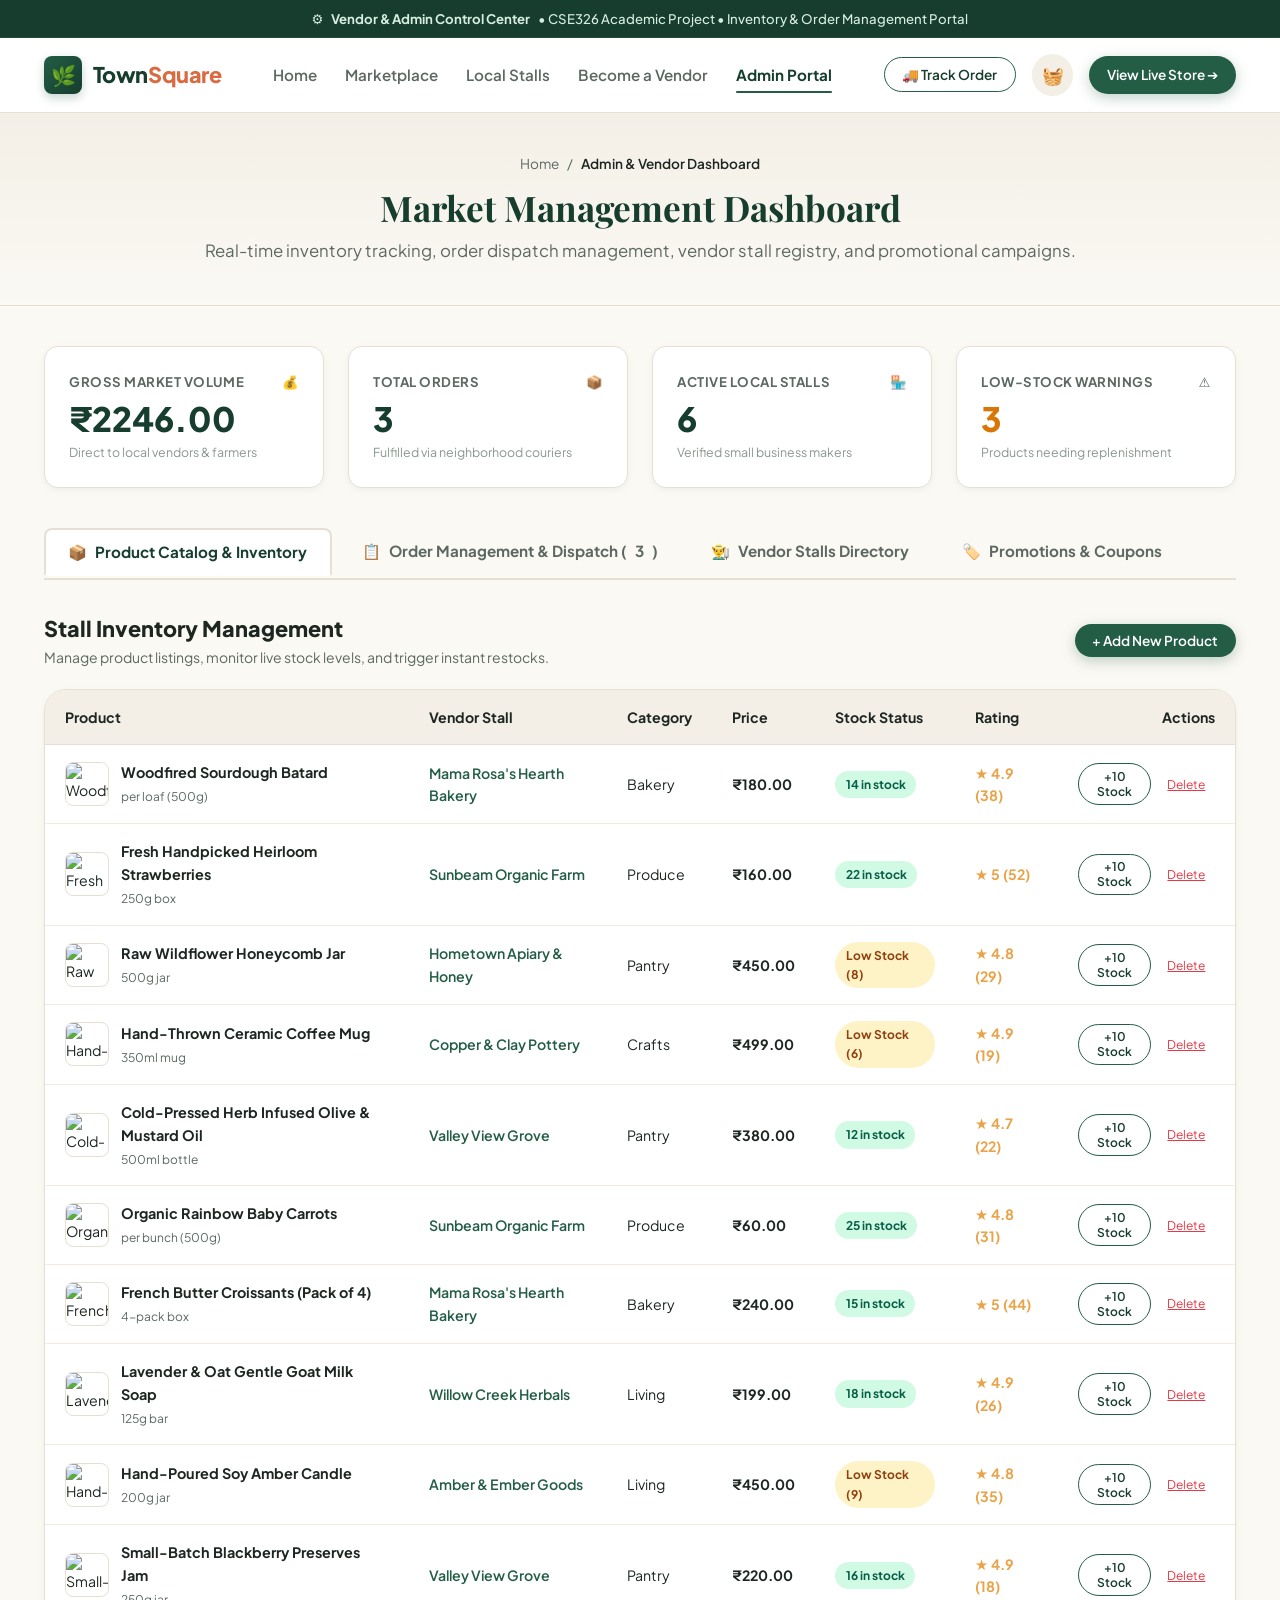
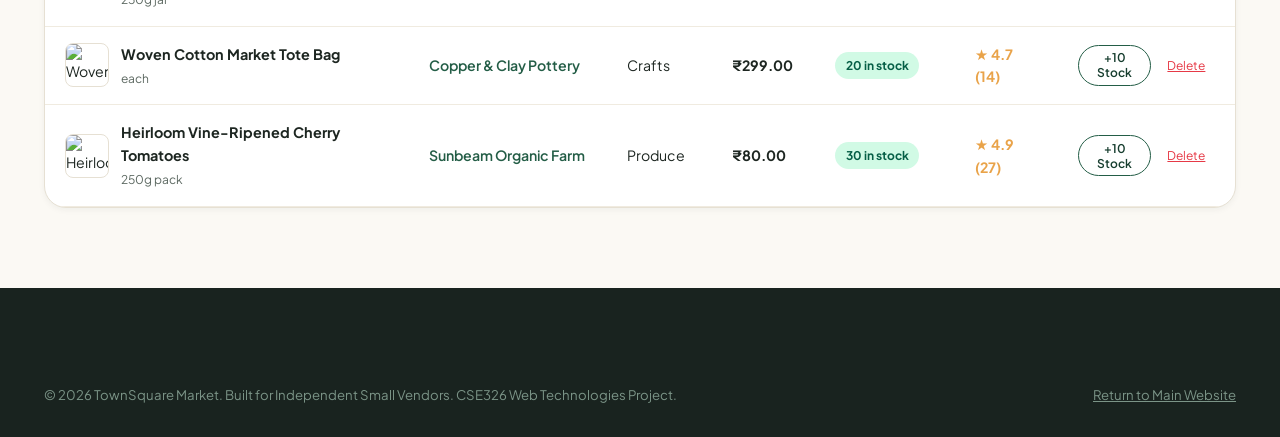
==== commit cf34490b: "Convert currency and pricing to Indian Rupees (INR / ₹) across all pages and scripts" ====
--- a/dashboard.html
+++ b/dashboard.html
@@ -199,7 +199,7 @@
           <span>Gross Market Volume</span>
           <span>💰</span>
         </div>
-        <div class="kpi-value" id="kpiGrossRevenue">$0.00</div>
+        <div class="kpi-value" id="kpiGrossRevenue">₹0.00</div>
         <div class="kpi-subtext">Direct to local vendors & farmers</div>
       </div>
 
@@ -353,14 +353,14 @@
         <div style="background:#fff; border:1px solid var(--border); border-radius:var(--radius-md); padding:1.5rem;">
           <span class="badge badge-organic" style="margin-bottom:0.75rem;">Free Delivery</span>
           <h3 style="font-size:1.25rem; font-weight:800; color:var(--primary-dark); margin-bottom:0.25rem;">FREESHIP</h3>
-          <p style="font-size:0.875rem; color:var(--text-muted); margin-bottom:1rem;">Waives $3.99 neighborhood courier fee on any size order.</p>
+          <p style="font-size:0.875rem; color:var(--text-muted); margin-bottom:1rem;">Waives ₹49 neighborhood courier fee on any size order.</p>
           <span style="font-size:0.75rem; color:var(--primary); font-weight:700;">Status: Active & Valid</span>
         </div>
 
         <div style="background:#fff; border:1px solid var(--border); border-radius:var(--radius-md); padding:1.5rem;">
-          <span class="badge badge-artisan" style="margin-bottom:0.75rem;">$5 Welcome Gift</span>
+          <span class="badge badge-artisan" style="margin-bottom:0.75rem;">₹50 Welcome Gift</span>
           <h3 style="font-size:1.25rem; font-weight:800; color:var(--primary-dark); margin-bottom:0.25rem;">WELCOME20</h3>
-          <p style="font-size:0.875rem; color:var(--text-muted); margin-bottom:1rem;">Deducts flat $5.00 off for first-time neighborhood customers.</p>
+          <p style="font-size:0.875rem; color:var(--text-muted); margin-bottom:1rem;">Deducts flat ₹50.00 off for first-time neighborhood customers.</p>
           <span style="font-size:0.75rem; color:var(--primary); font-weight:700;">Status: Active & Valid</span>
         </div>
       </div>
@@ -407,8 +407,8 @@
 
           <div class="form-grid-2">
             <div class="form-group">
-              <label class="form-label">Unit Price ($) <span class="req">*</span></label>
-              <input type="number" id="newProdPrice" class="form-input" step="0.25" min="1" placeholder="6.50" required>
+              <label class="form-label">Unit Price (₹) <span class="req">*</span></label>
+              <input type="number" id="newProdPrice" class="form-input" step="5" min="10" placeholder="180" required>
             </div>
 
             <div class="form-group">
@@ -461,10 +461,10 @@
       </div>
       <div class="cart-items-container" id="cartItemsContainer"></div>
       <div class="cart-footer">
-        <div class="cart-subtotal-row"><span>Items Subtotal:</span><strong id="cartSubtotal">$0.00</strong></div>
-        <div class="cart-subtotal-row" id="cartDiscountRow" style="display:none; color:var(--accent);"><span>Discount:</span><strong id="cartDiscount">-$0.00</strong></div>
-        <div class="cart-subtotal-row"><span>Delivery:</span><span id="cartDelivery">$0.00</span></div>
-        <div class="cart-total-row"><span>Estimated Total:</span><span id="cartTotal">$0.00</span></div>
+        <div class="cart-subtotal-row"><span>Items Subtotal:</span><strong id="cartSubtotal">₹0.00</strong></div>
+        <div class="cart-subtotal-row" id="cartDiscountRow" style="display:none; color:var(--accent);"><span>Discount:</span><strong id="cartDiscount">-₹0.00</strong></div>
+        <div class="cart-subtotal-row"><span>Delivery:</span><span id="cartDelivery">₹0.00</span></div>
+        <div class="cart-total-row"><span>Estimated Total:</span><span id="cartTotal">₹0.00</span></div>
         <button id="cartCheckoutBtn" class="btn btn-primary btn-checkout">Proceed to Checkout ➔</button>
       </div>
     </div>
@@ -515,11 +515,11 @@
           </div>
 
           <div style="background:var(--bg-body); border:1px dashed var(--border); border-radius:var(--radius-md); padding:1rem; margin:1.25rem 0; font-size:0.875rem;">
-            <div style="display:flex; justify-content:space-between; margin-bottom:0.3rem;"><span>Subtotal:</span><strong id="checkoutSummarySubtotal">$0.00</strong></div>
-            <div style="display:flex; justify-content:space-between; margin-bottom:0.3rem; color:var(--accent);"><span>Discount:</span><strong id="checkoutSummaryDiscount">-$0.00</strong></div>
-            <div style="display:flex; justify-content:space-between; margin-bottom:0.3rem;"><span>Delivery:</span><strong id="checkoutSummaryDelivery">$0.00</strong></div>
+            <div style="display:flex; justify-content:space-between; margin-bottom:0.3rem;"><span>Subtotal:</span><strong id="checkoutSummarySubtotal">₹0.00</strong></div>
+            <div style="display:flex; justify-content:space-between; margin-bottom:0.3rem; color:var(--accent);"><span>Discount:</span><strong id="checkoutSummaryDiscount">-₹0.00</strong></div>
+            <div style="display:flex; justify-content:space-between; margin-bottom:0.3rem;"><span>Delivery:</span><strong id="checkoutSummaryDelivery">₹0.00</strong></div>
             <div style="display:flex; justify-content:space-between; font-size:1.1rem; font-weight:800; color:var(--primary-dark); padding-top:0.4rem; border-top:1px solid var(--border);">
-              <span>Final Total:</span><span id="checkoutSummaryTotal">$0.00</span>
+              <span>Final Total:</span><span id="checkoutSummaryTotal">₹0.00</span>
             </div>
           </div>
 
@@ -569,7 +569,7 @@
           <div><strong>Recipient: </strong><span id="trackCustomer">Aarav Sharma</span></div>
           <div><strong>Delivery Address: </strong><span id="trackAddress">Green Valley Apt, West End</span></div>
           <div><strong>Courier Partner: </strong><span id="trackCourier">Vikram (Eco Bike #12)</span></div>
-          <div><strong>Total Order Bill: </strong><span id="trackTotal">$16.42</span></div>
+          <div><strong>Total Order Bill: </strong><span id="trackTotal">₹468</span></div>
         </div>
 
         <div style="display:flex; gap:0.5rem;">
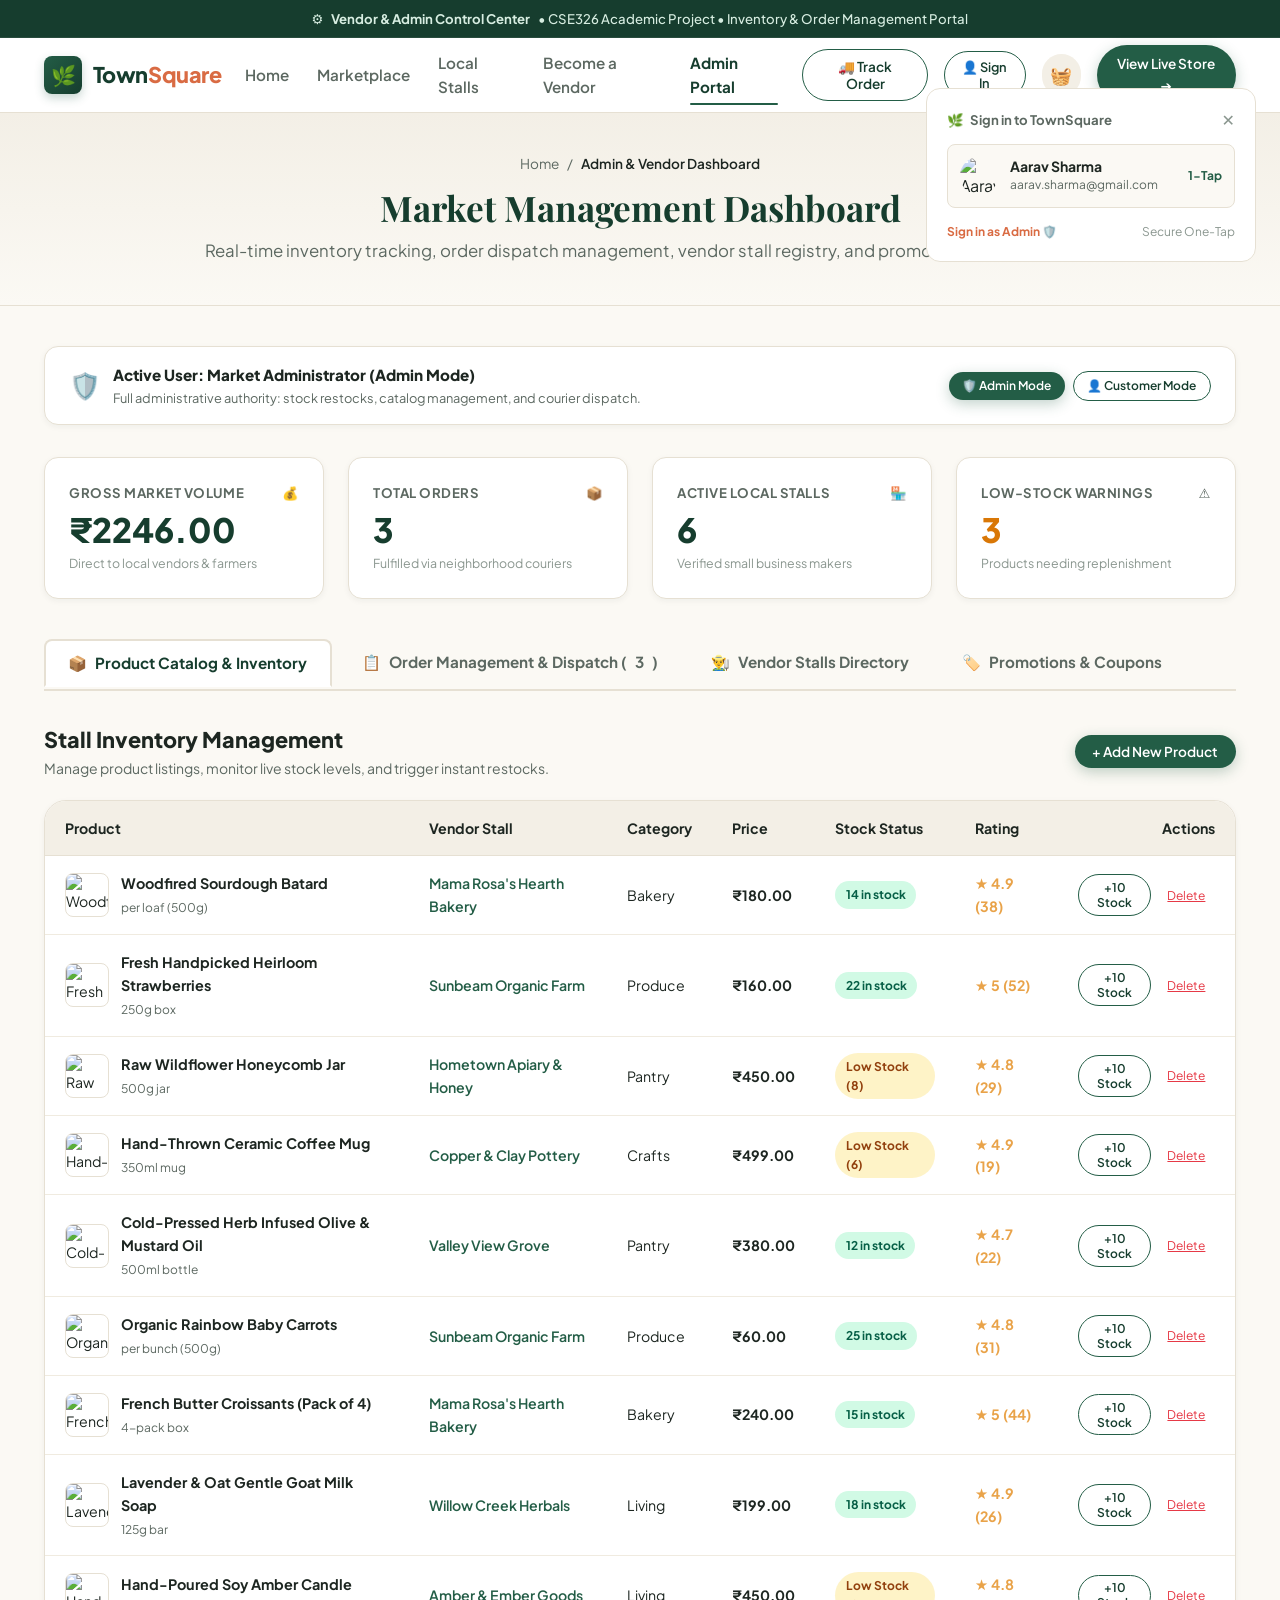
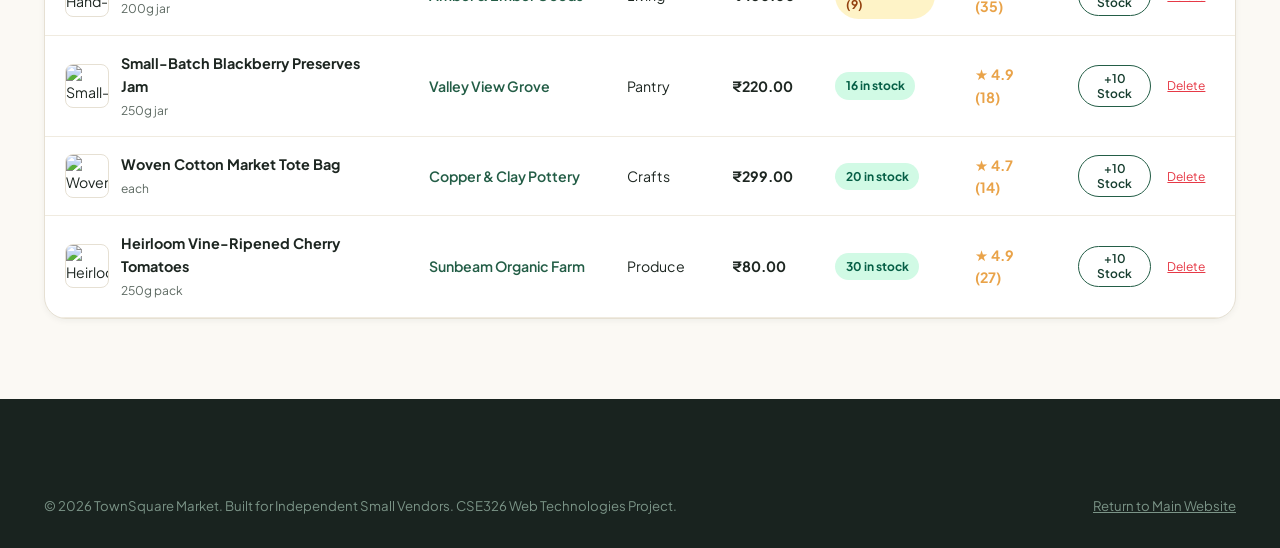
==== commit 96ce1d55: "Implement One-Tap Login system for Customer and Admin roles with instant session persistence" ====
--- a/dashboard.html
+++ b/dashboard.html
@@ -159,6 +159,7 @@
           <button id="openTrackOrderBtn" class="btn btn-outline btn-sm">
             🚚 Track Order
           </button>
+          <div class="auth-nav-slot"></div>
 
           <button id="openCartBtn" class="action-btn" aria-label="Open shopping basket">
             🧺
@@ -192,6 +193,29 @@
 
   <!-- Main Dashboard Content -->
   <main class="container" style="padding-top: 2.5rem; padding-bottom: 5rem;">
+    <!-- Active User Role Banner -->
+    <div id="dashboardRoleBanner" style="background:#ffffff; border:1.5px solid var(--border); border-radius:var(--radius-md); padding:1rem 1.5rem; margin-bottom:2rem; display:flex; align-items:center; justify-content:space-between; flex-wrap:wrap; gap:1rem; box-shadow:var(--shadow-sm);">
+      <div style="display:flex; align-items:center; gap:0.75rem;">
+        <span id="dashRoleIcon" style="font-size:1.6rem;">🛡️</span>
+        <div>
+          <div style="font-size:0.95rem; font-weight:800; color:var(--text-main);" id="dashRoleTitle">
+            Session: Market Administrator (Admin Mode)
+          </div>
+          <div style="font-size:0.8rem; color:var(--text-muted);" id="dashRoleDesc">
+            Full administrative access: restock inventory, approve stalls, and dispatch orders.
+          </div>
+        </div>
+      </div>
+      <div style="display:flex; gap:0.5rem; align-items:center;">
+        <button id="dashSwitchAdminBtn" class="btn btn-primary btn-sm" style="font-size:0.75rem; padding:0.4rem 0.85rem;">
+          🛡️ Admin Mode
+        </button>
+        <button id="dashSwitchCustomerBtn" class="btn btn-outline btn-sm" style="font-size:0.75rem; padding:0.4rem 0.85rem;">
+          👤 Customer Mode
+        </button>
+      </div>
+    </div>
+
     <!-- Top KPI Summary Cards -->
     <div class="kpi-grid">
       <div class="kpi-card">
@@ -580,6 +604,97 @@
     </div>
   </div>
 
+  <!-- One-Tap Authentication Modal -->
+  <div class="modal-overlay" id="authModal">
+    <div class="modal-content" style="max-width: 480px;">
+      <button class="modal-close-btn" id="closeAuthModalBtn">✕</button>
+      <div style="padding: 2.25rem;">
+        <div style="text-align: center; margin-bottom: 1.5rem;">
+          <div style="font-size: 2.5rem; margin-bottom: 0.5rem;">⚡</div>
+          <h2 style="font-size: 1.5rem; font-weight: 800; color: var(--primary-dark); margin-bottom: 0.35rem;">
+            One-Tap Instant Sign-In
+          </h2>
+          <p style="font-size: 0.85rem; color: var(--text-muted);">
+            Experience TownSquare as a Customer or Admin with 1 click. No password required.
+          </p>
+        </div>
+
+        <div class="role-pick-grid">
+          <!-- Customer 1-Tap -->
+          <div class="role-pick-card pick-customer" data-role="customer">
+            <div class="role-pick-left">
+              <div class="role-pick-icon customer">👤</div>
+              <div class="role-pick-details">
+                <h4>Continue as Customer</h4>
+                <p>Aarav Sharma • Auto-fill checkout & orders</p>
+              </div>
+            </div>
+            <span class="btn btn-outline btn-sm" style="font-size:0.75rem; padding:0.35rem 0.75rem; border-color:#3b82f6; color:#1d4ed8;">1-Tap ➔</span>
+          </div>
+
+          <!-- Admin 1-Tap -->
+          <div class="role-pick-card pick-admin" data-role="admin">
+            <div class="role-pick-left">
+              <div class="role-pick-icon admin">🛡️</div>
+              <div class="role-pick-details">
+                <h4>Continue as Market Admin</h4>
+                <p>Curator Admin • Full inventory restock & Order dispatch</p>
+              </div>
+            </div>
+            <span class="btn btn-outline btn-sm" style="font-size:0.75rem; padding:0.35rem 0.75rem; border-color:#ef4444; color:#b91c1c;">1-Tap ➔</span>
+          </div>
+
+          <!-- Vendor 1-Tap -->
+          <div class="role-pick-card pick-vendor" data-role="vendor">
+            <div class="role-pick-left">
+              <div class="role-pick-icon vendor">🏪</div>
+              <div class="role-pick-details">
+                <h4>Continue as Local Vendor</h4>
+                <p>Mama Rosa • Hearth Bakery Stall Owner</p>
+              </div>
+            </div>
+            <span class="btn btn-outline btn-sm" style="font-size:0.75rem; padding:0.35rem 0.75rem; border-color:#f59e0b; color:#92400e;">1-Tap ➔</span>
+          </div>
+        </div>
+
+        <!-- Custom Name Input Option -->
+        <div style="border-top: 1px solid var(--border-light); padding-top: 1.25rem; margin-top: 1rem;">
+          <form id="customQuickLoginForm" style="display: flex; gap: 0.5rem;">
+            <input type="text" id="customUserNameInput" placeholder="Or enter your custom name..." class="form-input" style="font-size: 0.85rem;" required>
+            <button type="submit" class="btn btn-primary btn-sm" style="white-space: nowrap;">
+              Sign In ➔
+            </button>
+          </form>
+        </div>
+      </div>
+    </div>
+  </div>
+
+  <!-- Floating One-Tap Sign In Prompt -->
+  <div class="one-tap-floating-widget" id="googleOneTapPrompt" style="display:none;">
+    <div class="one-tap-widget-header">
+      <div class="one-tap-logo-row">
+        <span>🌿</span>
+        <span>Sign in to TownSquare</span>
+      </div>
+      <button class="one-tap-close-btn" id="closeOneTapPromptBtn" title="Dismiss">✕</button>
+    </div>
+
+    <div class="one-tap-account-card" id="oneTapQuickCustomerBtn">
+      <img src="https://images.unsplash.com/photo-1535713875002-d1d0cf377fde?auto=format&fit=crop&w=150&q=80" alt="Aarav Sharma" class="one-tap-avatar">
+      <div class="one-tap-info">
+        <h5>Aarav Sharma</h5>
+        <p>aarav.sharma@gmail.com</p>
+      </div>
+      <span style="margin-left:auto; font-size:0.75rem; font-weight:700; color:var(--primary);">1-Tap</span>
+    </div>
+
+    <div style="display:flex; justify-content:space-between; align-items:center; font-size:0.75rem;">
+      <a href="#" id="oneTapQuickAdminLink" style="color:var(--accent); font-weight:700;">Sign in as Admin 🛡️</a>
+      <span style="color:var(--text-light);">Secure One-Tap</span>
+    </div>
+  </div>
+
   <!-- Toast Notification Anchor -->
   <div class="toast-container"></div>
 
--- a/css/style.css
+++ b/css/style.css
@@ -2406,3 +2406,287 @@
     transform: translateY(0);
   }
 }
+
+/* ==========================================================================
+   One-Tap Login & Authentication Styles
+   ========================================================================== */
+
+/* User Nav Badge & Dropdown */
+.user-nav-wrapper {
+  position: relative;
+}
+
+.user-nav-profile {
+  display: inline-flex;
+  align-items: center;
+  gap: 0.5rem;
+  padding: 0.35rem 0.85rem 0.35rem 0.35rem;
+  background: var(--bg-subtle);
+  border: 1px solid var(--border);
+  border-radius: var(--radius-full);
+  cursor: pointer;
+  transition: var(--transition-fast);
+}
+
+.user-nav-profile:hover {
+  background: var(--primary-subtle);
+  border-color: var(--primary-light);
+}
+
+.user-nav-avatar {
+  width: 2rem;
+  height: 2rem;
+  border-radius: 50%;
+  object-fit: cover;
+  border: 1.5px solid var(--primary);
+}
+
+.user-nav-name {
+  font-size: 0.85rem;
+  font-weight: 700;
+  color: var(--text-main);
+  max-width: 100px;
+  white-space: nowrap;
+  overflow: hidden;
+  text-overflow: ellipsis;
+}
+
+.user-role-pill {
+  font-size: 0.65rem;
+  font-weight: 800;
+  text-transform: uppercase;
+  letter-spacing: 0.04em;
+  padding: 0.15rem 0.45rem;
+  border-radius: var(--radius-full);
+}
+
+.user-role-pill.role-customer {
+  background: #dbeafe;
+  color: #1e40af;
+}
+
+.user-role-pill.role-admin {
+  background: #fee2e2;
+  color: #991b1b;
+}
+
+.user-role-pill.role-vendor {
+  background: #fef3c7;
+  color: #92400e;
+}
+
+.user-nav-dropdown {
+  position: absolute;
+  top: calc(100% + 0.5rem);
+  right: 0;
+  width: 240px;
+  background: #ffffff;
+  border: 1px solid var(--border);
+  border-radius: var(--radius-md);
+  box-shadow: var(--shadow-lg);
+  padding: 0.75rem;
+  display: none;
+  flex-direction: column;
+  gap: 0.35rem;
+  z-index: 105;
+  animation: fadeInDown 0.25s cubic-bezier(0.16, 1, 0.3, 1);
+}
+
+.user-nav-dropdown.show {
+  display: flex;
+}
+
+.user-nav-dropdown-header {
+  padding: 0.5rem 0.75rem 0.75rem;
+  border-bottom: 1px solid var(--border-light);
+  margin-bottom: 0.35rem;
+}
+
+.user-dropdown-name {
+  font-size: 0.9rem;
+  font-weight: 700;
+  color: var(--text-main);
+}
+
+.user-dropdown-email {
+  font-size: 0.75rem;
+  color: var(--text-muted);
+}
+
+.user-dropdown-item {
+  display: flex;
+  align-items: center;
+  gap: 0.6rem;
+  padding: 0.5rem 0.75rem;
+  border-radius: var(--radius-sm);
+  font-size: 0.85rem;
+  font-weight: 600;
+  color: var(--text-muted);
+  transition: var(--transition-fast);
+  cursor: pointer;
+  text-align: left;
+  width: 100%;
+}
+
+.user-dropdown-item:hover {
+  background: var(--bg-subtle);
+  color: var(--primary-dark);
+}
+
+.user-dropdown-item.signout:hover {
+  background: #fee2e2;
+  color: #991b1b;
+}
+
+/* Floating Google-Style One-Tap Sign In Prompt */
+.one-tap-floating-widget {
+  position: fixed;
+  top: 5.5rem;
+  right: 1.5rem;
+  width: 330px;
+  background: #ffffff;
+  border: 1px solid var(--border);
+  border-radius: var(--radius-md);
+  box-shadow: var(--shadow-xl);
+  padding: 1.25rem;
+  z-index: 950;
+  display: flex;
+  flex-direction: column;
+  gap: 0.85rem;
+  animation: fadeInDown 0.4s cubic-bezier(0.16, 1, 0.3, 1);
+}
+
+.one-tap-widget-header {
+  display: flex;
+  align-items: center;
+  justify-content: space-between;
+}
+
+.one-tap-logo-row {
+  display: flex;
+  align-items: center;
+  gap: 0.45rem;
+  font-size: 0.825rem;
+  font-weight: 700;
+  color: var(--text-muted);
+}
+
+.one-tap-close-btn {
+  font-size: 1rem;
+  color: var(--text-light);
+  cursor: pointer;
+  transition: var(--transition-fast);
+}
+
+.one-tap-close-btn:hover {
+  color: #e63946;
+}
+
+.one-tap-account-card {
+  display: flex;
+  align-items: center;
+  gap: 0.75rem;
+  padding: 0.75rem;
+  background: var(--bg-body);
+  border: 1.5px solid var(--border);
+  border-radius: var(--radius-sm);
+  cursor: pointer;
+  transition: var(--transition-fast);
+}
+
+.one-tap-account-card:hover {
+  border-color: var(--primary);
+  background: var(--primary-subtle);
+  transform: translateY(-2px);
+}
+
+.one-tap-avatar {
+  width: 2.4rem;
+  height: 2.4rem;
+  border-radius: 50%;
+  object-fit: cover;
+}
+
+.one-tap-info h5 {
+  font-size: 0.875rem;
+  font-weight: 700;
+  color: var(--text-main);
+  line-height: 1.2;
+}
+
+.one-tap-info p {
+  font-size: 0.75rem;
+  color: var(--text-muted);
+}
+
+/* Modal One-Tap Role Pickers */
+.role-pick-grid {
+  display: flex;
+  flex-direction: column;
+  gap: 0.85rem;
+  margin: 1.25rem 0;
+}
+
+.role-pick-card {
+  display: flex;
+  align-items: center;
+  justify-content: space-between;
+  padding: 1rem 1.25rem;
+  border: 1.5px solid var(--border);
+  border-radius: var(--radius-md);
+  background: #ffffff;
+  cursor: pointer;
+  transition: var(--transition-bounce);
+}
+
+.role-pick-card:hover {
+  transform: translateY(-3px);
+  box-shadow: var(--shadow-md);
+}
+
+.role-pick-card.pick-customer:hover {
+  border-color: #3b82f6;
+  background: #eff6ff;
+}
+
+.role-pick-card.pick-admin:hover {
+  border-color: #ef4444;
+  background: #fef2f2;
+}
+
+.role-pick-card.pick-vendor:hover {
+  border-color: #f59e0b;
+  background: #fffbeb;
+}
+
+.role-pick-left {
+  display: flex;
+  align-items: center;
+  gap: 0.85rem;
+}
+
+.role-pick-icon {
+  width: 2.75rem;
+  height: 2.75rem;
+  border-radius: 50%;
+  display: flex;
+  align-items: center;
+  justify-content: center;
+  font-size: 1.35rem;
+}
+
+.role-pick-icon.customer { background: #dbeafe; color: #1e40af; }
+.role-pick-icon.admin { background: #fee2e2; color: #991b1b; }
+.role-pick-icon.vendor { background: #fef3c7; color: #92400e; }
+
+.role-pick-details h4 {
+  font-size: 0.95rem;
+  font-weight: 800;
+  color: var(--text-main);
+}
+
+.role-pick-details p {
+  font-size: 0.775rem;
+  color: var(--text-muted);
+}
+
